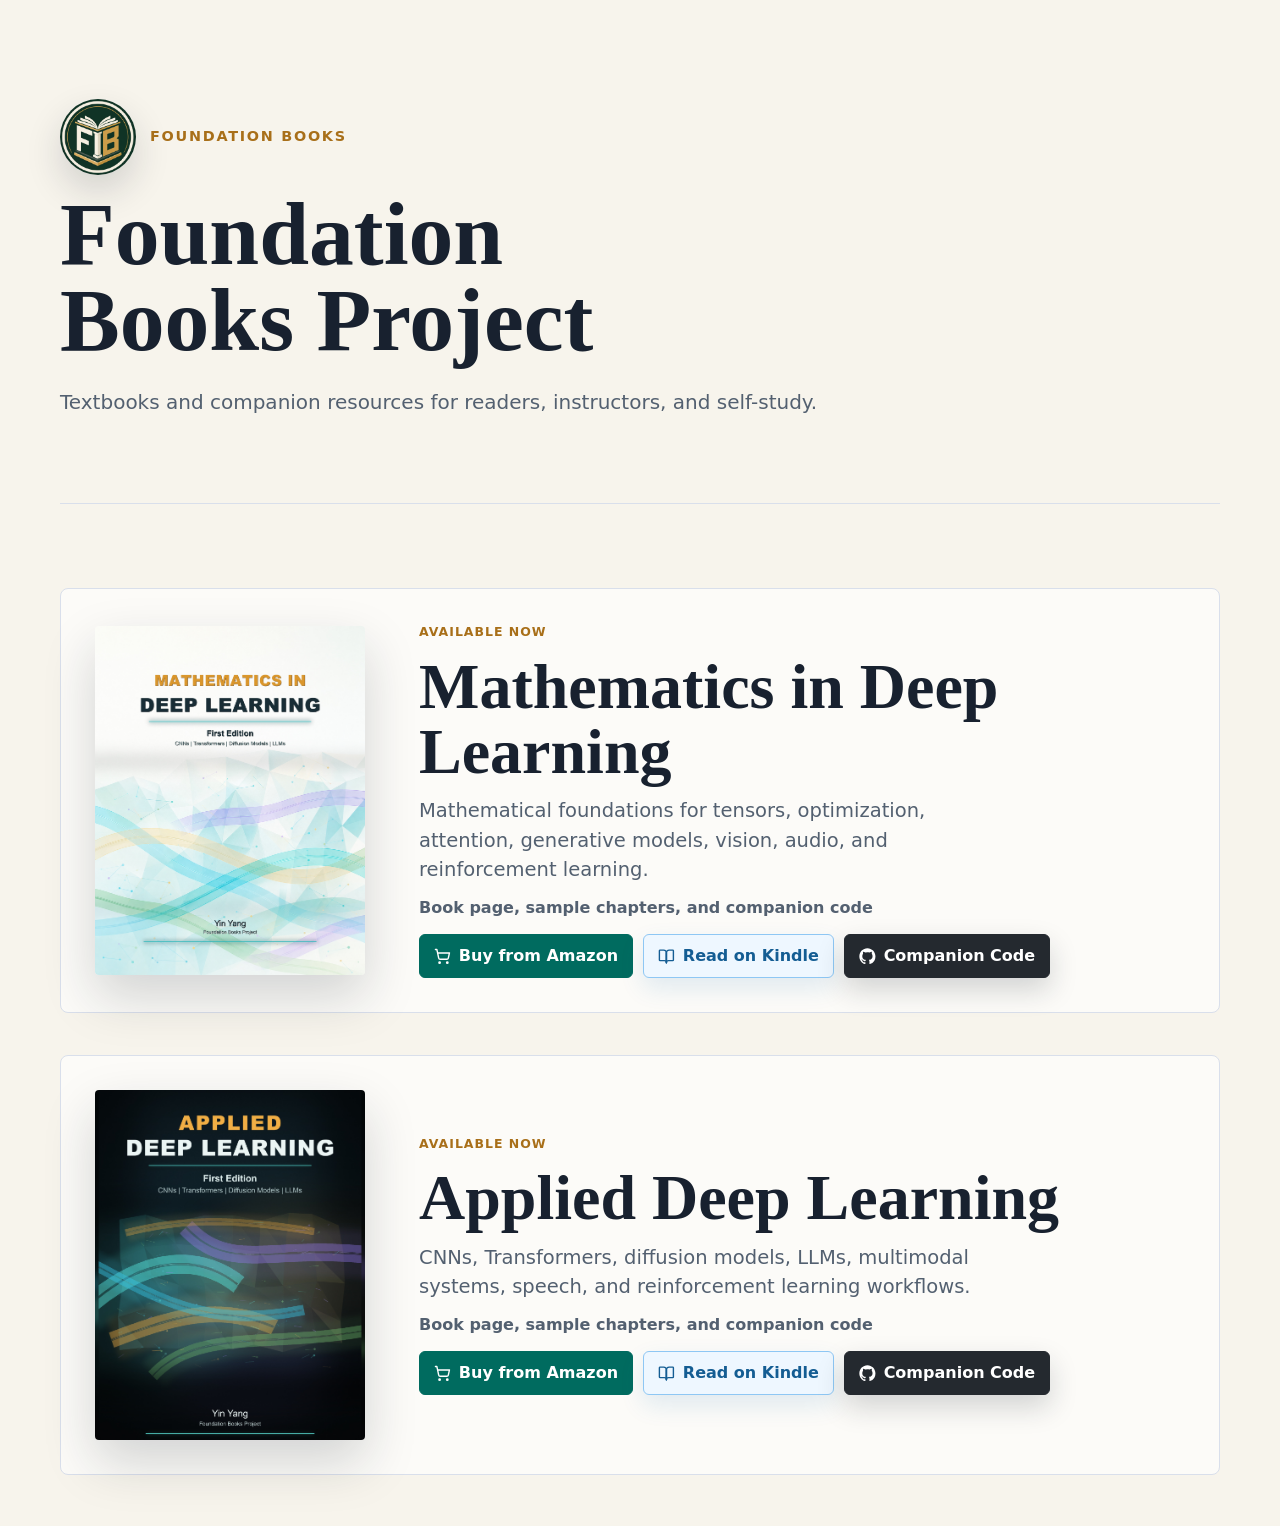
==== index.html @ e6916372 "Restore homepage brand label" ====
<!doctype html>
<html lang="en">
  <head>
    <meta charset="utf-8">
    <meta name="viewport" content="width=device-width, initial-scale=1">
    <title>Foundation Books Project</title>
    <meta
      name="description"
      content="Public textbook pages and companion resources from Foundation Books Project."
    >
    <meta property="og:title" content="Foundation Books Project">
    <meta
      property="og:description"
      content="Public textbook pages and companion resources from Foundation Books Project."
    >
    <meta property="og:type" content="website">
    <meta property="og:image" content="assets/applied-deep-learning-cover.jpg">
    <link rel="icon" type="image/png" href="assets/foundation-books-logo.png">
    <link rel="apple-touch-icon" href="assets/foundation-books-logo.png">
    <link rel="stylesheet" href="styles.css?v=kindle-button-20260619-2">
  </head>
  <body>
    <main class="page home-page">
      <header class="home-header">
        <div class="brand-lockup">
          <img
            class="brand-logo"
            src="assets/foundation-books-logo.png"
            alt=""
            width="460"
            height="460"
          >
          <p class="publisher">Foundation Books</p>
        </div>
        <h1 id="title">Foundation Books Project</h1>
        <p class="subtitle">
          Textbooks and companion resources for readers, instructors, and
          self-study.
        </p>
      </header>
      <section class="book-shelf" aria-label="Books">
        <article class="book-card">
          <a
            class="book-card-cover"
            href="mathematics-in-deep-learning/"
            aria-label="Mathematics in Deep Learning book page"
          >
            <img
              src="assets/mathematics-in-deep-learning-cover.jpg"
              alt="Cover of Mathematics in Deep Learning"
              width="2550"
              height="3300"
            >
          </a>
          <div class="book-card-copy">
            <span class="book-card-label">Available now</span>
            <a
              class="book-card-title book-card-title-link"
              href="mathematics-in-deep-learning/"
            >
              Mathematics in Deep Learning
            </a>
            <span class="book-card-description">
              Mathematical foundations for tensors, optimization, attention,
              generative models, vision, audio, and reinforcement learning.
            </span>
            <span class="book-card-meta">
              Book page, sample chapters, and companion code
            </span>
            <div class="book-card-actions">
              <a
                class="button primary book-card-buy"
                href="https://www.amazon.com/dp/B0H1ZZHDT2"
              >
                <svg
                  class="button-icon"
                  aria-hidden="true"
                  viewBox="0 0 24 24"
                  fill="none"
                  stroke="currentColor"
                  stroke-width="2"
                  stroke-linecap="round"
                  stroke-linejoin="round"
                >
                  <circle cx="8" cy="21" r="1"></circle>
                  <circle cx="19" cy="21" r="1"></circle>
                  <path d="M2.05 2.05h2l2.66 12.42a2 2 0 0 0 2 1.58h9.78a2 2 0 0 0 1.95-1.57l1.65-7.43H5.12"></path>
                </svg>
                <span>Buy from Amazon</span>
              </a>
              <a
                class="button kindle"
                href="https://www.amazon.com/dp/B0GX32M8SP"
              >
                <svg
                  class="button-icon"
                  aria-hidden="true"
                  viewBox="0 0 24 24"
                  fill="none"
                  stroke="currentColor"
                  stroke-width="2"
                  stroke-linecap="round"
                  stroke-linejoin="round"
                >
                  <path d="M12 7v14"></path>
                  <path d="M3 18a1 1 0 0 1-1-1V4a1 1 0 0 1 1-1h5a4 4 0 0 1 4 4v14a3 3 0 0 0-3-3z"></path>
                  <path d="M21 18a1 1 0 0 0 1-1V4a1 1 0 0 0-1-1h-5a4 4 0 0 0-4 4v14a3 3 0 0 1 3-3z"></path>
                </svg>
                <span>Read on Kindle</span>
              </a>
              <a
                class="button github"
                href="https://github.com/foundation-books/mathematics-in-deep-learning-code"
              >
                <svg
                  class="button-icon"
                  aria-hidden="true"
                  viewBox="0 0 24 24"
                  fill="currentColor"
                >
                  <path d="M12 .5C5.65.5.5 5.65.5 12c0 5.09 3.29 9.39 7.86 10.91.58.1.79-.25.79-.56v-2.16c-3.2.7-3.87-1.36-3.87-1.36-.52-1.33-1.28-1.69-1.28-1.69-1.05-.72.08-.71.08-.71 1.16.08 1.77 1.19 1.77 1.19 1.03 1.76 2.7 1.25 3.36.96.1-.75.4-1.25.73-1.54-2.55-.29-5.24-1.28-5.24-5.68 0-1.25.45-2.28 1.19-3.08-.12-.29-.52-1.46.11-3.04 0 0 .97-.31 3.17 1.18A10.9 10.9 0 0 1 12 6.02c.98 0 1.96.13 2.88.39 2.2-1.49 3.17-1.18 3.17-1.18.63 1.58.23 2.75.11 3.04.74.8 1.19 1.83 1.19 3.08 0 4.42-2.69 5.39-5.25 5.68.41.36.78 1.06.78 2.14v3.18c0 .31.21.67.79.56A11.51 11.51 0 0 0 23.5 12C23.5 5.65 18.35.5 12 .5Z"></path>
                </svg>
                <span>Companion Code</span>
              </a>
            </div>
          </div>
        </article>
        <article class="book-card">
          <a
            class="book-card-cover"
            href="applied-deep-learning/"
            aria-label="Applied Deep Learning book page"
          >
            <img
              src="assets/applied-deep-learning-cover.jpg"
              alt="Cover of Applied Deep Learning"
              width="2550"
              height="3300"
            >
          </a>
          <div class="book-card-copy">
            <span class="book-card-label">Available now</span>
            <a
              class="book-card-title book-card-title-link"
              href="applied-deep-learning/"
            >
              Applied Deep Learning
            </a>
            <span class="book-card-description">
              CNNs, Transformers, diffusion models, LLMs, multimodal systems,
              speech, and reinforcement learning workflows.
            </span>
            <span class="book-card-meta">
              Book page, sample chapters, and companion code
            </span>
            <div class="book-card-actions">
              <a
                class="button primary book-card-buy"
                href="https://www.amazon.com/dp/B0GZF7QRSH"
              >
                <svg
                  class="button-icon"
                  aria-hidden="true"
                  viewBox="0 0 24 24"
                  fill="none"
                  stroke="currentColor"
                  stroke-width="2"
                  stroke-linecap="round"
                  stroke-linejoin="round"
                >
                  <circle cx="8" cy="21" r="1"></circle>
                  <circle cx="19" cy="21" r="1"></circle>
                  <path d="M2.05 2.05h2l2.66 12.42a2 2 0 0 0 2 1.58h9.78a2 2 0 0 0 1.95-1.57l1.65-7.43H5.12"></path>
                </svg>
                <span>Buy from Amazon</span>
              </a>
              <a
                class="button kindle"
                href="https://www.amazon.com/dp/B0GZF9221X"
              >
                <svg
                  class="button-icon"
                  aria-hidden="true"
                  viewBox="0 0 24 24"
                  fill="none"
                  stroke="currentColor"
                  stroke-width="2"
                  stroke-linecap="round"
                  stroke-linejoin="round"
                >
                  <path d="M12 7v14"></path>
                  <path d="M3 18a1 1 0 0 1-1-1V4a1 1 0 0 1 1-1h5a4 4 0 0 1 4 4v14a3 3 0 0 0-3-3z"></path>
                  <path d="M21 18a1 1 0 0 0 1-1V4a1 1 0 0 0-1-1h-5a4 4 0 0 0-4 4v14a3 3 0 0 1 3-3z"></path>
                </svg>
                <span>Read on Kindle</span>
              </a>
              <a
                class="button github"
                href="https://github.com/foundation-books/applied-deep-learning-code"
              >
                <svg
                  class="button-icon"
                  aria-hidden="true"
                  viewBox="0 0 24 24"
                  fill="currentColor"
                >
                  <path d="M12 .5C5.65.5.5 5.65.5 12c0 5.09 3.29 9.39 7.86 10.91.58.1.79-.25.79-.56v-2.16c-3.2.7-3.87-1.36-3.87-1.36-.52-1.33-1.28-1.69-1.28-1.69-1.05-.72.08-.71.08-.71 1.16.08 1.77 1.19 1.77 1.19 1.03 1.76 2.7 1.25 3.36.96.1-.75.4-1.25.73-1.54-2.55-.29-5.24-1.28-5.24-5.68 0-1.25.45-2.28 1.19-3.08-.12-.29-.52-1.46.11-3.04 0 0 .97-.31 3.17 1.18A10.9 10.9 0 0 1 12 6.02c.98 0 1.96.13 2.88.39 2.2-1.49 3.17-1.18 3.17-1.18.63 1.58.23 2.75.11 3.04.74.8 1.19 1.83 1.19 3.08 0 4.42-2.69 5.39-5.25 5.68.41.36.78 1.06.78 2.14v3.18c0 .31.21.67.79.56A11.51 11.51 0 0 0 23.5 12C23.5 5.65 18.35.5 12 .5Z"></path>
                </svg>
                <span>Companion Code</span>
              </a>
            </div>
          </div>
        </article>
      </section>
    </main>
  </body>
</html>
---- styles.css ----
:root {
  color-scheme: light;
  --ink: #18212f;
  --muted: #536070;
  --line: #d9dfeb;
  --paper: #f7f4ec;
  --panel: #ffffff;
  --accent: #006b5f;
  --accent-strong: #034b42;
  --gold: #a86f19;
}

* {
  box-sizing: border-box;
}

html {
  min-height: 100%;
  background: var(--paper);
}

body {
  min-height: 100%;
  margin: 0;
  color: var(--ink);
  font-family:
    Inter, ui-sans-serif, system-ui, -apple-system, BlinkMacSystemFont, "Segoe UI",
    sans-serif;
  line-height: 1.5;
}

a {
  color: inherit;
}

.page {
  min-height: 100vh;
  padding: clamp(24px, 4vw, 56px);
}

.home-page {
  display: block;
}

.home-header,
.book-shelf,
.site-nav {
  max-width: 1160px;
  margin-right: auto;
  margin-left: auto;
}

.home-header {
  padding-top: clamp(12px, 4vw, 48px);
}

.home-header h1 {
  max-width: 13ch;
}

.brand-lockup {
  display: inline-flex;
  align-items: center;
  gap: 14px;
  margin-bottom: 16px;
}

.brand-lockup .publisher {
  margin: 0;
}

.brand-logo {
  display: block;
  width: clamp(58px, 8vw, 76px);
  height: auto;
  border-radius: 50%;
  box-shadow: 0 16px 36px rgba(24, 33, 47, 0.16);
}

.book-shelf {
  margin-top: clamp(42px, 8vw, 86px);
  padding-top: clamp(24px, 4vw, 42px);
  border-top: 1px solid var(--line);
}

.site-nav {
  margin-bottom: clamp(24px, 4vw, 40px);
}

.site-nav a {
  color: var(--gold);
  font-size: 0.84rem;
  font-weight: 900;
  letter-spacing: 0.12em;
  text-decoration: none;
  text-transform: uppercase;
}

.site-brand {
  display: inline-flex;
  align-items: center;
  gap: 10px;
}

.site-brand-logo {
  display: block;
  width: 34px;
  height: auto;
  border-radius: 50%;
}

.site-nav a:hover,
.site-nav a:focus-visible {
  color: var(--accent);
}

.book-card {
  display: grid;
  grid-template-columns: minmax(180px, 270px) minmax(0, 1fr);
  gap: clamp(22px, 5vw, 54px);
  align-items: center;
  margin-top: clamp(24px, 5vw, 42px);
  padding: clamp(18px, 4vw, 34px);
  border: 1px solid var(--line);
  border-radius: 8px;
  background: rgba(255, 255, 255, 0.64);
  text-decoration: none;
}

.book-card:hover,
.book-card:focus-visible,
.book-card:focus-within {
  border-color: rgba(0, 107, 95, 0.42);
  background: #ffffff;
}

.book-card:focus-visible {
  outline: 3px solid rgba(0, 107, 95, 0.28);
  outline-offset: 3px;
}

.book-card img {
  display: block;
  width: 100%;
  height: auto;
  border-radius: 4px;
  box-shadow: 0 22px 52px rgba(24, 33, 47, 0.18);
}

.book-card-cover,
.book-card-title-link {
  color: inherit;
  text-decoration: none;
}

.book-card-cover:focus-visible,
.book-card-title-link:focus-visible {
  outline: 3px solid rgba(0, 107, 95, 0.28);
  outline-offset: 3px;
}

.book-card-copy {
  display: grid;
  gap: 12px;
}

.book-card-label {
  color: var(--gold);
  font-size: 0.78rem;
  font-weight: 900;
  letter-spacing: 0.08em;
  text-transform: uppercase;
}

.book-card-title {
  font-family: Georgia, "Times New Roman", serif;
  font-size: clamp(2rem, 5vw, 4.25rem);
  font-weight: 700;
  line-height: 1.02;
}

.book-card-description {
  max-width: 48ch;
  color: var(--muted);
  font-size: clamp(1.05rem, 2vw, 1.22rem);
}

.book-card-meta {
  color: var(--muted);
  font-weight: 800;
}

.book-card-actions {
  display: flex;
  flex-wrap: wrap;
  gap: 10px;
  align-items: center;
  justify-self: start;
  margin-top: 2px;
}

.book-card-actions .button {
  min-height: 44px;
  padding: 0 14px;
}

.hero {
  display: grid;
  grid-template-columns: minmax(0, 1fr) minmax(260px, 390px);
  gap: clamp(28px, 5vw, 72px);
  align-items: center;
  max-width: 1160px;
  min-height: min(760px, calc(100vh - clamp(112px, 14vw, 180px)));
  margin: 0 auto;
}

.hero-copy {
  max-width: 680px;
  min-width: 0;
}

.publisher {
  margin: 0 0 16px;
  color: var(--gold);
  font-size: 0.9rem;
  font-weight: 800;
  letter-spacing: 0.12em;
  text-transform: uppercase;
}

h1 {
  max-width: min(100%, 11ch);
  margin: 0;
  font-family: Georgia, "Times New Roman", serif;
  font-size: clamp(3rem, 7vw, 6.2rem);
  font-weight: 700;
  letter-spacing: 0;
  line-height: 0.96;
  overflow-wrap: break-word;
}

.subtitle {
  max-width: 62ch;
  margin: 24px 0 0;
  color: var(--muted);
  font-size: clamp(1.05rem, 2vw, 1.25rem);
}

.actions {
  display: flex;
  flex-wrap: wrap;
  gap: 12px;
  margin-top: 28px;
}

.button {
  display: inline-flex;
  align-items: center;
  justify-content: center;
  gap: 8px;
  min-height: 48px;
  padding: 0 18px;
  border: 1px solid var(--line);
  border-radius: 6px;
  font-weight: 800;
  text-decoration: none;
}

.button-icon {
  flex: 0 0 auto;
  width: 1.05em;
  height: 1.05em;
}

.button.primary {
  border-color: var(--accent);
  background: var(--accent);
  color: #ffffff;
}

.button.primary:hover,
.button.primary:focus-visible {
  background: var(--accent-strong);
  border-color: var(--accent-strong);
}

.button.secondary {
  background: rgba(255, 255, 255, 0.62);
}

.button.secondary:hover,
.button.secondary:focus-visible {
  background: #ffffff;
}

.button.kindle {
  border-color: #8ec7f4;
  background: #eef7ff;
  color: #145d93;
  box-shadow: 0 10px 24px rgba(20, 110, 180, 0.12);
}

.button.kindle:hover,
.button.kindle:focus-visible {
  border-color: #146eb4;
  background: #146eb4;
  color: #ffffff;
  box-shadow: 0 14px 30px rgba(20, 110, 180, 0.24);
}

.button.github {
  border-color: #24292f;
  background: #24292f;
  color: #ffffff;
  box-shadow: 0 12px 28px rgba(24, 33, 47, 0.18);
}

.button.github:hover,
.button.github:focus-visible {
  border-color: #0969da;
  background: #0969da;
  box-shadow: 0 14px 32px rgba(9, 105, 218, 0.22);
}

.button:focus-visible {
  outline: 3px solid rgba(0, 107, 95, 0.28);
  outline-offset: 3px;
}

.facts {
  display: grid;
  grid-template-columns: repeat(3, minmax(0, 1fr));
  gap: 14px;
  margin: 34px 0 0;
}

.facts div {
  padding-top: 14px;
  border-top: 1px solid var(--line);
}

.facts dt {
  margin: 0 0 4px;
  color: var(--muted);
  font-size: 0.75rem;
  font-weight: 800;
  letter-spacing: 0.08em;
  text-transform: uppercase;
}

.facts dd {
  margin: 0;
  font-weight: 800;
}

.cover-panel {
  margin: 0;
  min-width: 0;
}

.cover-panel img {
  display: block;
  width: 100%;
  height: auto;
  border-radius: 4px;
  box-shadow: 0 28px 70px rgba(24, 33, 47, 0.22);
}

.contents {
  max-width: 1160px;
  margin: clamp(18px, 4vw, 44px) auto 0;
  padding-top: clamp(24px, 4vw, 42px);
  border-top: 1px solid var(--line);
}

.samples {
  max-width: 1160px;
  margin: clamp(18px, 4vw, 44px) auto 0;
  padding-top: clamp(24px, 4vw, 42px);
  border-top: 1px solid var(--line);
}

.section-heading {
  display: grid;
  grid-template-columns: minmax(0, 0.48fr) minmax(0, 1fr);
  gap: clamp(18px, 5vw, 64px);
  align-items: end;
}

.section-heading .publisher {
  margin: 0;
}

h2 {
  margin: 0;
  font-family: Georgia, "Times New Roman", serif;
  font-size: clamp(2rem, 5vw, 4rem);
  line-height: 1;
}

.toc-list {
  display: grid;
  grid-template-columns: repeat(2, minmax(0, 1fr));
  gap: 1px 18px;
  margin: clamp(24px, 5vw, 42px) 0 0;
  padding: 0;
  list-style: none;
  counter-reset: chapters;
}

.toc-list li {
  display: grid;
  grid-template-columns: 44px minmax(0, 1fr);
  gap: 16px;
  min-height: 72px;
  padding: 16px 0;
  border-top: 1px solid var(--line);
  color: var(--ink);
  font-weight: 800;
  counter-increment: chapters;
}

.toc-list li::before {
  color: var(--accent);
  content: counter(chapters, decimal-leading-zero);
  font-size: 0.76rem;
  font-weight: 900;
  letter-spacing: 0.08em;
}

.sample-list {
  display: grid;
  grid-template-columns: repeat(2, minmax(0, 1fr));
  gap: 16px;
  margin: clamp(24px, 5vw, 42px) 0 0;
}

.sample-card {
  display: grid;
  gap: 10px;
  min-height: 238px;
  padding: 20px;
  border: 1px solid var(--line);
  border-radius: 8px;
  background: rgba(255, 255, 255, 0.62);
  text-decoration: none;
}

.sample-card:hover,
.sample-card:focus-visible {
  border-color: rgba(0, 107, 95, 0.42);
  background: #ffffff;
}

.sample-card:focus-visible {
  outline: 3px solid rgba(0, 107, 95, 0.28);
  outline-offset: 3px;
}

.sample-meta {
  color: var(--gold);
  font-size: 0.76rem;
  font-weight: 900;
  letter-spacing: 0.08em;
  text-transform: uppercase;
}

.sample-title {
  max-width: 28ch;
  font-family: Georgia, "Times New Roman", serif;
  font-size: clamp(1.45rem, 3vw, 2.05rem);
  font-weight: 700;
  line-height: 1.08;
}

.sample-description {
  color: var(--muted);
}

.sample-action {
  align-self: end;
  color: var(--accent);
  font-weight: 900;
}

@media (max-width: 960px) {
  .book-page .hero {
    grid-template-columns: 1fr;
    align-items: start;
    min-height: 0;
  }

  .book-page .cover-panel {
    max-width: 300px;
  }
}

@media (max-width: 820px) {
  .page {
    padding: 22px;
  }

  .book-card {
    grid-template-columns: 1fr;
    align-items: start;
  }

  .book-card img {
    max-width: 240px;
  }

  .hero {
    grid-template-columns: 1fr;
    align-items: start;
    min-height: 0;
  }

  h1 {
    max-width: none;
  }

  .cover-panel {
    max-width: 280px;
  }

  .facts {
    grid-template-columns: repeat(3, minmax(0, 1fr));
    gap: 10px;
  }

  .facts dt {
    font-size: 0.68rem;
  }

  .facts dd {
    font-size: 0.9rem;
  }

  .section-heading,
  .sample-list,
  .toc-list {
    grid-template-columns: 1fr;
  }
}

@media (max-width: 460px) {
  .site-nav {
    margin-bottom: 18px;
  }

  .actions {
    display: grid;
    margin-top: 22px;
  }

  .button {
    width: 100%;
  }

  .book-card {
    padding: 16px;
  }

  .book-card img {
    max-width: 172px;
  }

  .facts {
    display: none;
  }

  .book-page .hero {
    gap: 20px;
  }

  .book-page .cover-panel {
    max-width: 210px;
  }
}
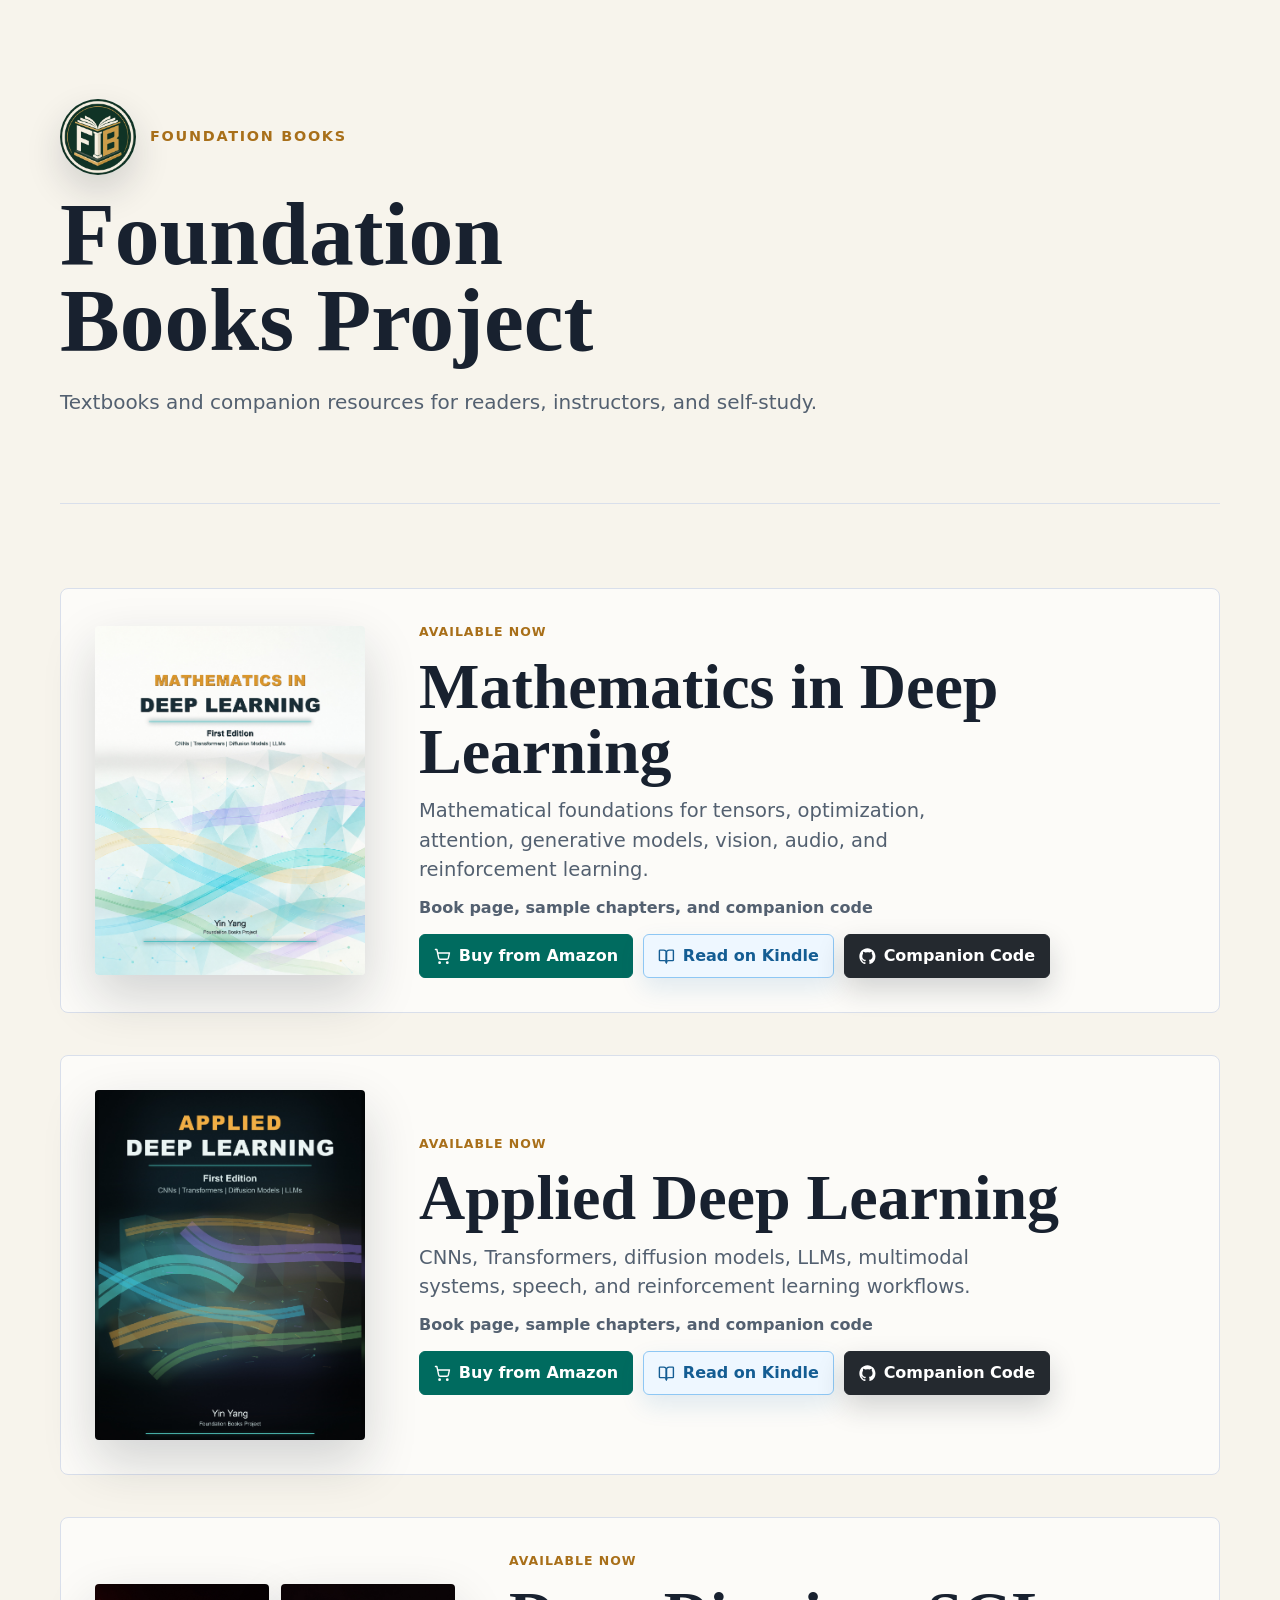
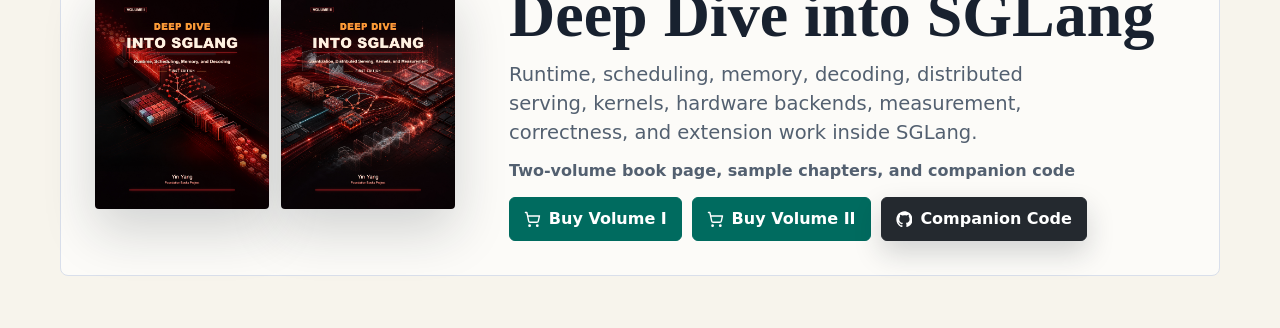
==== commit 1f24081d: "Add Deep Dive into SGLang homepage" ====
--- a/index.html
+++ b/index.html
@@ -17,7 +17,7 @@
     <meta property="og:image" content="assets/applied-deep-learning-cover.jpg">
     <link rel="icon" type="image/png" href="assets/foundation-books-logo.png">
     <link rel="apple-touch-icon" href="assets/foundation-books-logo.png">
-    <link rel="stylesheet" href="styles.css?v=kindle-button-20260619-2">
+    <link rel="stylesheet" href="styles.css?v=deep-dive-20260621-1">
   </head>
   <body>
     <main class="page home-page">
@@ -211,6 +211,99 @@
             </div>
           </div>
         </article>
+        <article class="book-card two-volume">
+          <a
+            class="book-card-cover book-card-covers"
+            href="deep-dive-into-sglang/"
+            aria-label="Deep Dive into SGLang book page"
+          >
+            <img
+              src="assets/deep-dive-into-sglang-volume-1-cover.jpg"
+              alt="Cover of Deep Dive into SGLang Volume I"
+              width="2550"
+              height="3300"
+            >
+            <img
+              src="assets/deep-dive-into-sglang-volume-2-cover.jpg"
+              alt="Cover of Deep Dive into SGLang Volume II"
+              width="2550"
+              height="3300"
+            >
+          </a>
+          <div class="book-card-copy">
+            <span class="book-card-label">Available now</span>
+            <a
+              class="book-card-title book-card-title-link"
+              href="deep-dive-into-sglang/"
+            >
+              Deep Dive into SGLang
+            </a>
+            <span class="book-card-description">
+              Runtime, scheduling, memory, decoding, distributed serving,
+              kernels, hardware backends, measurement, correctness, and
+              extension work inside SGLang.
+            </span>
+            <span class="book-card-meta">
+              Two-volume book page, sample chapters, and companion code
+            </span>
+            <div class="book-card-actions">
+              <a
+                class="button primary book-card-buy"
+                href="https://www.amazon.com/dp/B0H683JGV6"
+              >
+                <svg
+                  class="button-icon"
+                  aria-hidden="true"
+                  viewBox="0 0 24 24"
+                  fill="none"
+                  stroke="currentColor"
+                  stroke-width="2"
+                  stroke-linecap="round"
+                  stroke-linejoin="round"
+                >
+                  <circle cx="8" cy="21" r="1"></circle>
+                  <circle cx="19" cy="21" r="1"></circle>
+                  <path d="M2.05 2.05h2l2.66 12.42a2 2 0 0 0 2 1.58h9.78a2 2 0 0 0 1.95-1.57l1.65-7.43H5.12"></path>
+                </svg>
+                <span>Buy Volume I</span>
+              </a>
+              <a
+                class="button primary book-card-buy"
+                href="https://www.amazon.com/dp/B0H68315DK"
+              >
+                <svg
+                  class="button-icon"
+                  aria-hidden="true"
+                  viewBox="0 0 24 24"
+                  fill="none"
+                  stroke="currentColor"
+                  stroke-width="2"
+                  stroke-linecap="round"
+                  stroke-linejoin="round"
+                >
+                  <circle cx="8" cy="21" r="1"></circle>
+                  <circle cx="19" cy="21" r="1"></circle>
+                  <path d="M2.05 2.05h2l2.66 12.42a2 2 0 0 0 2 1.58h9.78a2 2 0 0 0 1.95-1.57l1.65-7.43H5.12"></path>
+                </svg>
+                <span>Buy Volume II</span>
+              </a>
+              <a
+                class="button github"
+                href="https://github.com/foundation-books/deep-dive-into-sglang-code"
+              >
+                <svg
+                  class="button-icon"
+                  aria-hidden="true"
+                  viewBox="0 0 24 24"
+                  fill="currentColor"
+                >
+                  <path d="M12 .5C5.65.5.5 5.65.5 12c0 5.09 3.29 9.39 7.86 10.91.58.1.79-.25.79-.56v-2.16c-3.2.7-3.87-1.36-3.87-1.36-.52-1.33-1.28-1.69-1.28-1.69-1.05-.72.08-.71.08-.71 1.16.08 1.77 1.19 1.77 1.19 1.03 1.76 2.7 1.25 3.36.96.1-.75.4-1.25.73-1.54-2.55-.29-5.24-1.28-5.24-5.68 0-1.25.45-2.28 1.19-3.08-.12-.29-.52-1.46.11-3.04 0 0 .97-.31 3.17 1.18A10.9 10.9 0 0 1 12 6.02c.98 0 1.96.13 2.88.39 2.2-1.49 3.17-1.18 3.17-1.18.63 1.58.23 2.75.11 3.04.74.8 1.19 1.83 1.19 3.08 0 4.42-2.69 5.39-5.25 5.68.41.36.78 1.06.78 2.14v3.18c0 .31.21.67.79.56A11.51 11.51 0 0 0 23.5 12C23.5 5.65 18.35.5 12 .5Z"></path>
+                </svg>
+                <span>Companion Code</span>
+              </a>
+            </div>
+          </div>
+        </article>
       </section>
     </main>
   </body>
--- a/styles.css
+++ b/styles.css
@@ -391,6 +391,13 @@
   margin: 0;
 }
 
+.license-note {
+  margin: clamp(14px, 3vw, 24px) 0 0;
+  max-width: 68ch;
+  color: var(--muted);
+  font-weight: 700;
+}
+
 h2 {
   margin: 0;
   font-family: Georgia, "Times New Roman", serif;
@@ -483,6 +490,138 @@
   font-weight: 900;
 }
 
+
+.book-card.two-volume {
+  grid-template-columns: minmax(260px, 360px) minmax(0, 1fr);
+}
+
+.book-card-covers {
+  display: grid;
+  grid-template-columns: repeat(2, minmax(0, 1fr));
+  gap: 12px;
+}
+
+.book-card-covers img {
+  max-width: none;
+}
+
+.two-volume-page .hero {
+  grid-template-columns: minmax(0, 1fr) minmax(300px, 520px);
+}
+
+.cover-stack {
+  display: grid;
+  grid-template-columns: repeat(2, minmax(0, 1fr));
+  gap: clamp(14px, 3vw, 26px);
+  align-items: end;
+  margin: 0;
+  min-width: 0;
+}
+
+.cover-stack img {
+  display: block;
+  width: 100%;
+  height: auto;
+  border-radius: 4px;
+  box-shadow: 0 28px 70px rgba(24, 33, 47, 0.22);
+}
+
+.cover-stack img:nth-child(2) {
+  margin-top: clamp(20px, 4vw, 42px);
+}
+
+.volume-grid {
+  display: grid;
+  grid-template-columns: repeat(2, minmax(0, 1fr));
+  gap: 16px;
+  max-width: 1160px;
+  margin: clamp(18px, 4vw, 44px) auto 0;
+  padding-top: clamp(24px, 4vw, 42px);
+  border-top: 1px solid var(--line);
+}
+
+.volume-card {
+  display: grid;
+  gap: 14px;
+  align-content: start;
+  padding: clamp(18px, 3vw, 24px);
+  border: 1px solid var(--line);
+  border-radius: 8px;
+  background: rgba(255, 255, 255, 0.62);
+}
+
+.volume-label {
+  margin: 0;
+  color: var(--gold);
+  font-size: 0.82rem;
+  font-weight: 900;
+  letter-spacing: 0.1em;
+  text-transform: uppercase;
+}
+
+.volume-title {
+  margin: 0;
+  font-family: Georgia, "Times New Roman", serif;
+  font-size: clamp(1.7rem, 3vw, 2.45rem);
+  font-weight: 700;
+  letter-spacing: 0;
+  line-height: 1.05;
+}
+
+.volume-description {
+  margin: 0;
+  color: var(--muted);
+}
+
+.volume-links {
+  display: flex;
+  flex-wrap: wrap;
+  gap: 10px;
+  margin-top: 2px;
+}
+
+.volume-links .button {
+  min-height: 42px;
+  padding: 0 13px;
+}
+
+.toc-grid {
+  display: grid;
+  grid-template-columns: repeat(2, minmax(0, 1fr));
+  gap: clamp(24px, 5vw, 64px);
+  margin: clamp(24px, 5vw, 42px) 0 0;
+}
+
+.toc-volume h3 {
+  margin: 0 0 16px;
+  color: var(--gold);
+  font-size: 0.86rem;
+  font-weight: 900;
+  letter-spacing: 0.1em;
+  text-transform: uppercase;
+}
+
+.toc-grid .toc-list {
+  grid-template-columns: 1fr;
+  margin: 0;
+  counter-reset: chapters var(--chapter-start, 0);
+}
+
+.toc-grid .toc-list li {
+  min-height: 64px;
+  padding: 14px 0;
+}
+
+.toc-bridge {
+  display: block;
+  min-height: 0;
+  margin: 0 0 14px;
+  padding: 12px 0;
+  border-top: 1px solid var(--line);
+  color: var(--muted);
+  font-weight: 800;
+}
+
 @media (max-width: 960px) {
   .book-page .hero {
     grid-template-columns: 1fr;
@@ -493,6 +632,10 @@
   .book-page .cover-panel {
     max-width: 300px;
   }
+
+  .two-volume-page .cover-stack {
+    max-width: 560px;
+  }
 }
 
 @media (max-width: 820px) {
@@ -500,13 +643,24 @@
     padding: 22px;
   }
 
-  .book-card {
+  .book-card,
+  .book-card.two-volume,
+  .volume-grid,
+  .toc-grid {
     grid-template-columns: 1fr;
     align-items: start;
   }
 
   .book-card img {
     max-width: 240px;
+  }
+
+  .book-card-covers {
+    max-width: 360px;
+  }
+
+  .book-card-covers img {
+    max-width: none;
   }
 
   .hero {
@@ -548,7 +702,9 @@
     margin-bottom: 18px;
   }
 
-  .actions {
+  .actions,
+  .volume-links,
+  .book-card.two-volume .book-card-actions {
     display: grid;
     margin-top: 22px;
   }
@@ -565,6 +721,14 @@
     max-width: 172px;
   }
 
+  .book-card-covers {
+    max-width: 260px;
+  }
+
+  .book-card-covers img {
+    max-width: none;
+  }
+
   .facts {
     display: none;
   }
@@ -576,4 +740,8 @@
   .book-page .cover-panel {
     max-width: 210px;
   }
-}
+
+  .two-volume-page .cover-stack {
+    max-width: 420px;
+  }
+}
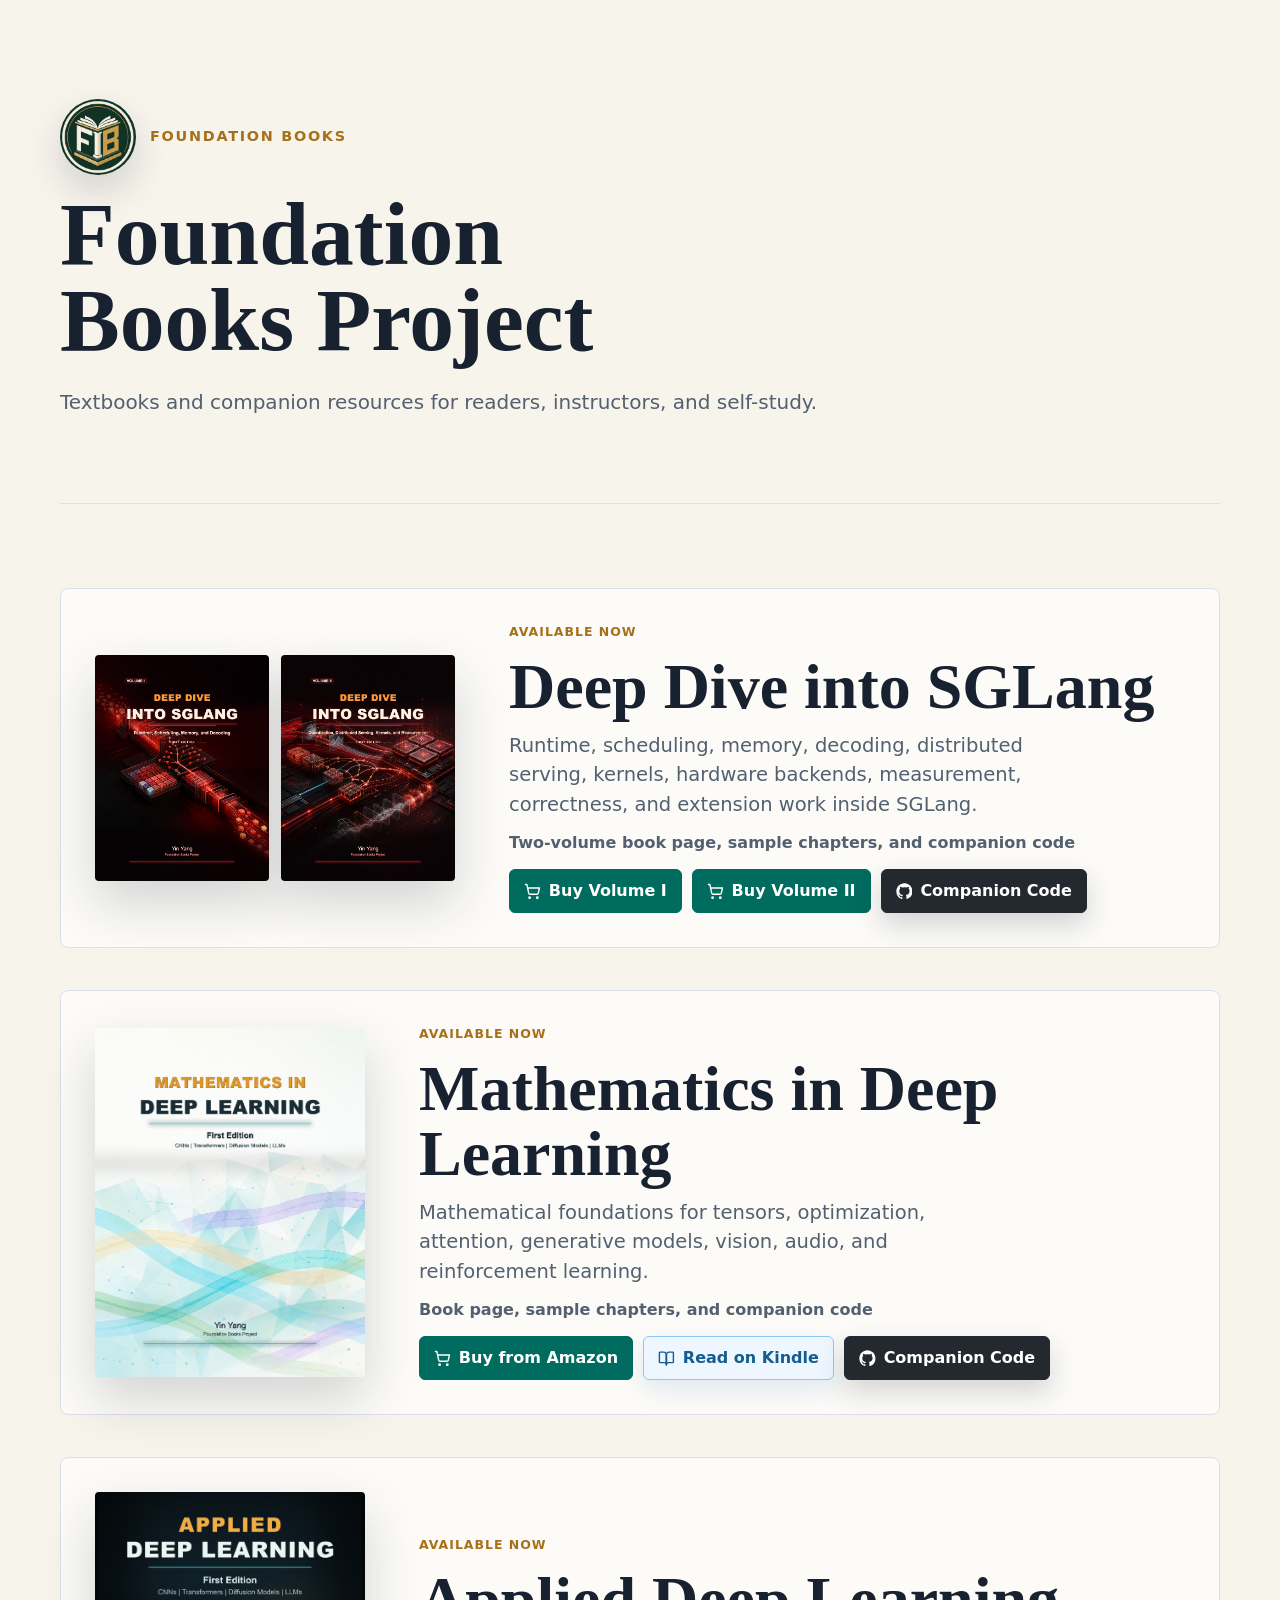
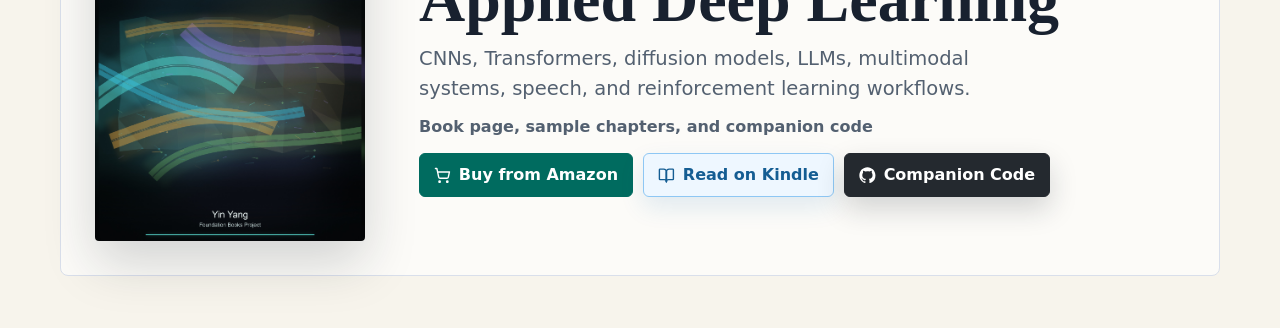
==== commit 5fc3f242: "Update Foundation Books homepage ordering" ====
--- a/index.html
+++ b/index.html
@@ -6,15 +6,15 @@
     <title>Foundation Books Project</title>
     <meta
       name="description"
-      content="Public textbook pages and companion resources from Foundation Books Project."
+      content="Foundation Books Project textbook pages and companion resources, including Deep Dive into SGLang, Mathematics in Deep Learning, and Applied Deep Learning."
     >
     <meta property="og:title" content="Foundation Books Project">
     <meta
       property="og:description"
-      content="Public textbook pages and companion resources from Foundation Books Project."
+      content="Foundation Books Project textbook pages and companion resources, including Deep Dive into SGLang, Mathematics in Deep Learning, and Applied Deep Learning."
     >
     <meta property="og:type" content="website">
-    <meta property="og:image" content="assets/applied-deep-learning-cover.jpg">
+    <meta property="og:image" content="assets/deep-dive-into-sglang-volume-1-cover.jpg">
     <link rel="icon" type="image/png" href="assets/foundation-books-logo.png">
     <link rel="apple-touch-icon" href="assets/foundation-books-logo.png">
     <link rel="stylesheet" href="styles.css?v=deep-dive-20260621-1">
@@ -39,6 +39,99 @@
         </p>
       </header>
       <section class="book-shelf" aria-label="Books">
+        <article class="book-card two-volume">
+          <a
+            class="book-card-cover book-card-covers"
+            href="deep-dive-into-sglang/"
+            aria-label="Deep Dive into SGLang book page"
+          >
+            <img
+              src="assets/deep-dive-into-sglang-volume-1-cover.jpg"
+              alt="Cover of Deep Dive into SGLang Volume I"
+              width="2550"
+              height="3300"
+            >
+            <img
+              src="assets/deep-dive-into-sglang-volume-2-cover.jpg"
+              alt="Cover of Deep Dive into SGLang Volume II"
+              width="2550"
+              height="3300"
+            >
+          </a>
+          <div class="book-card-copy">
+            <span class="book-card-label">Available now</span>
+            <a
+              class="book-card-title book-card-title-link"
+              href="deep-dive-into-sglang/"
+            >
+              Deep Dive into SGLang
+            </a>
+            <span class="book-card-description">
+              Runtime, scheduling, memory, decoding, distributed serving,
+              kernels, hardware backends, measurement, correctness, and
+              extension work inside SGLang.
+            </span>
+            <span class="book-card-meta">
+              Two-volume book page, sample chapters, and companion code
+            </span>
+            <div class="book-card-actions">
+              <a
+                class="button primary book-card-buy"
+                href="https://www.amazon.com/dp/B0H683JGV6"
+              >
+                <svg
+                  class="button-icon"
+                  aria-hidden="true"
+                  viewBox="0 0 24 24"
+                  fill="none"
+                  stroke="currentColor"
+                  stroke-width="2"
+                  stroke-linecap="round"
+                  stroke-linejoin="round"
+                >
+                  <circle cx="8" cy="21" r="1"></circle>
+                  <circle cx="19" cy="21" r="1"></circle>
+                  <path d="M2.05 2.05h2l2.66 12.42a2 2 0 0 0 2 1.58h9.78a2 2 0 0 0 1.95-1.57l1.65-7.43H5.12"></path>
+                </svg>
+                <span>Buy Volume I</span>
+              </a>
+              <a
+                class="button primary book-card-buy"
+                href="https://www.amazon.com/dp/B0H68315DK"
+              >
+                <svg
+                  class="button-icon"
+                  aria-hidden="true"
+                  viewBox="0 0 24 24"
+                  fill="none"
+                  stroke="currentColor"
+                  stroke-width="2"
+                  stroke-linecap="round"
+                  stroke-linejoin="round"
+                >
+                  <circle cx="8" cy="21" r="1"></circle>
+                  <circle cx="19" cy="21" r="1"></circle>
+                  <path d="M2.05 2.05h2l2.66 12.42a2 2 0 0 0 2 1.58h9.78a2 2 0 0 0 1.95-1.57l1.65-7.43H5.12"></path>
+                </svg>
+                <span>Buy Volume II</span>
+              </a>
+              <a
+                class="button github"
+                href="https://github.com/foundation-books/deep-dive-into-sglang-code"
+              >
+                <svg
+                  class="button-icon"
+                  aria-hidden="true"
+                  viewBox="0 0 24 24"
+                  fill="currentColor"
+                >
+                  <path d="M12 .5C5.65.5.5 5.65.5 12c0 5.09 3.29 9.39 7.86 10.91.58.1.79-.25.79-.56v-2.16c-3.2.7-3.87-1.36-3.87-1.36-.52-1.33-1.28-1.69-1.28-1.69-1.05-.72.08-.71.08-.71 1.16.08 1.77 1.19 1.77 1.19 1.03 1.76 2.7 1.25 3.36.96.1-.75.4-1.25.73-1.54-2.55-.29-5.24-1.28-5.24-5.68 0-1.25.45-2.28 1.19-3.08-.12-.29-.52-1.46.11-3.04 0 0 .97-.31 3.17 1.18A10.9 10.9 0 0 1 12 6.02c.98 0 1.96.13 2.88.39 2.2-1.49 3.17-1.18 3.17-1.18.63 1.58.23 2.75.11 3.04.74.8 1.19 1.83 1.19 3.08 0 4.42-2.69 5.39-5.25 5.68.41.36.78 1.06.78 2.14v3.18c0 .31.21.67.79.56A11.51 11.51 0 0 0 23.5 12C23.5 5.65 18.35.5 12 .5Z"></path>
+                </svg>
+                <span>Companion Code</span>
+              </a>
+            </div>
+          </div>
+        </article>
         <article class="book-card">
           <a
             class="book-card-cover"
@@ -211,99 +304,6 @@
             </div>
           </div>
         </article>
-        <article class="book-card two-volume">
-          <a
-            class="book-card-cover book-card-covers"
-            href="deep-dive-into-sglang/"
-            aria-label="Deep Dive into SGLang book page"
-          >
-            <img
-              src="assets/deep-dive-into-sglang-volume-1-cover.jpg"
-              alt="Cover of Deep Dive into SGLang Volume I"
-              width="2550"
-              height="3300"
-            >
-            <img
-              src="assets/deep-dive-into-sglang-volume-2-cover.jpg"
-              alt="Cover of Deep Dive into SGLang Volume II"
-              width="2550"
-              height="3300"
-            >
-          </a>
-          <div class="book-card-copy">
-            <span class="book-card-label">Available now</span>
-            <a
-              class="book-card-title book-card-title-link"
-              href="deep-dive-into-sglang/"
-            >
-              Deep Dive into SGLang
-            </a>
-            <span class="book-card-description">
-              Runtime, scheduling, memory, decoding, distributed serving,
-              kernels, hardware backends, measurement, correctness, and
-              extension work inside SGLang.
-            </span>
-            <span class="book-card-meta">
-              Two-volume book page, sample chapters, and companion code
-            </span>
-            <div class="book-card-actions">
-              <a
-                class="button primary book-card-buy"
-                href="https://www.amazon.com/dp/B0H683JGV6"
-              >
-                <svg
-                  class="button-icon"
-                  aria-hidden="true"
-                  viewBox="0 0 24 24"
-                  fill="none"
-                  stroke="currentColor"
-                  stroke-width="2"
-                  stroke-linecap="round"
-                  stroke-linejoin="round"
-                >
-                  <circle cx="8" cy="21" r="1"></circle>
-                  <circle cx="19" cy="21" r="1"></circle>
-                  <path d="M2.05 2.05h2l2.66 12.42a2 2 0 0 0 2 1.58h9.78a2 2 0 0 0 1.95-1.57l1.65-7.43H5.12"></path>
-                </svg>
-                <span>Buy Volume I</span>
-              </a>
-              <a
-                class="button primary book-card-buy"
-                href="https://www.amazon.com/dp/B0H68315DK"
-              >
-                <svg
-                  class="button-icon"
-                  aria-hidden="true"
-                  viewBox="0 0 24 24"
-                  fill="none"
-                  stroke="currentColor"
-                  stroke-width="2"
-                  stroke-linecap="round"
-                  stroke-linejoin="round"
-                >
-                  <circle cx="8" cy="21" r="1"></circle>
-                  <circle cx="19" cy="21" r="1"></circle>
-                  <path d="M2.05 2.05h2l2.66 12.42a2 2 0 0 0 2 1.58h9.78a2 2 0 0 0 1.95-1.57l1.65-7.43H5.12"></path>
-                </svg>
-                <span>Buy Volume II</span>
-              </a>
-              <a
-                class="button github"
-                href="https://github.com/foundation-books/deep-dive-into-sglang-code"
-              >
-                <svg
-                  class="button-icon"
-                  aria-hidden="true"
-                  viewBox="0 0 24 24"
-                  fill="currentColor"
-                >
-                  <path d="M12 .5C5.65.5.5 5.65.5 12c0 5.09 3.29 9.39 7.86 10.91.58.1.79-.25.79-.56v-2.16c-3.2.7-3.87-1.36-3.87-1.36-.52-1.33-1.28-1.69-1.28-1.69-1.05-.72.08-.71.08-.71 1.16.08 1.77 1.19 1.77 1.19 1.03 1.76 2.7 1.25 3.36.96.1-.75.4-1.25.73-1.54-2.55-.29-5.24-1.28-5.24-5.68 0-1.25.45-2.28 1.19-3.08-.12-.29-.52-1.46.11-3.04 0 0 .97-.31 3.17 1.18A10.9 10.9 0 0 1 12 6.02c.98 0 1.96.13 2.88.39 2.2-1.49 3.17-1.18 3.17-1.18.63 1.58.23 2.75.11 3.04.74.8 1.19 1.83 1.19 3.08 0 4.42-2.69 5.39-5.25 5.68.41.36.78 1.06.78 2.14v3.18c0 .31.21.67.79.56A11.51 11.51 0 0 0 23.5 12C23.5 5.65 18.35.5 12 .5Z"></path>
-                </svg>
-                <span>Companion Code</span>
-              </a>
-            </div>
-          </div>
-        </article>
       </section>
     </main>
   </body>
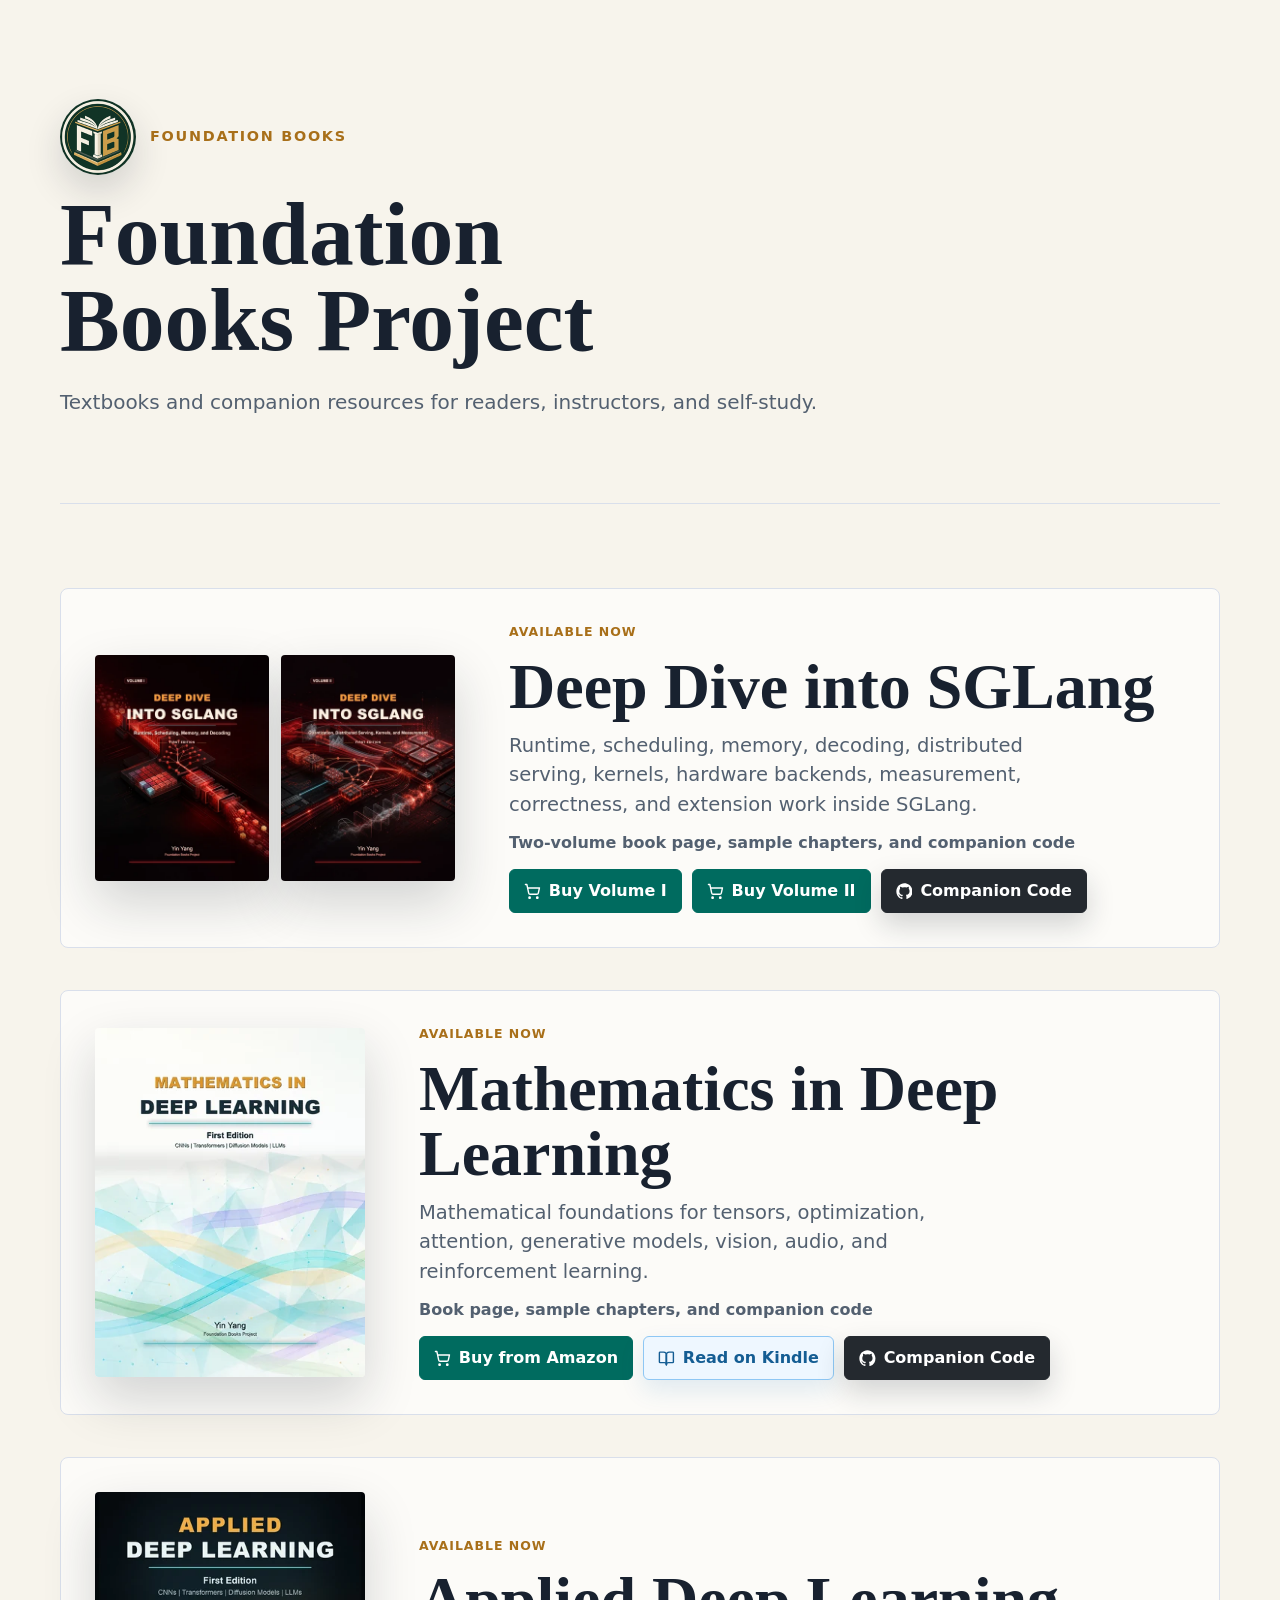
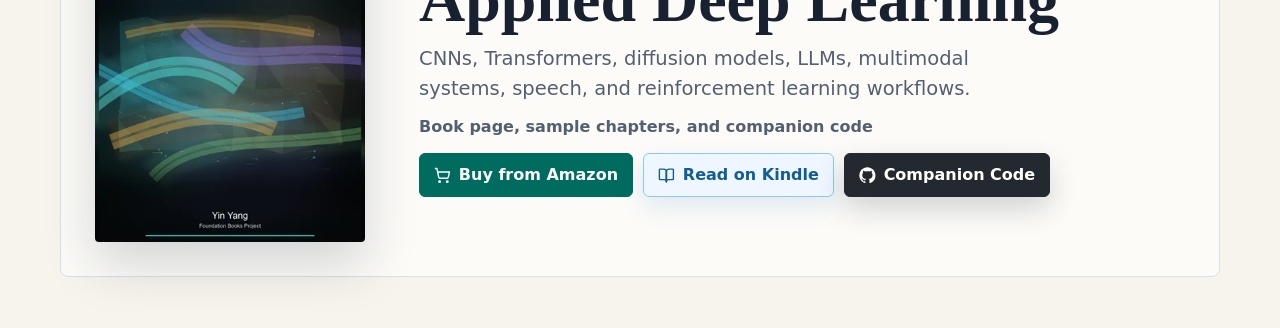
==== commit 12041fcd: "Optimize site image delivery" ====
--- a/index.html
+++ b/index.html
@@ -14,10 +14,10 @@
       content="Foundation Books Project textbook pages and companion resources, including Deep Dive into SGLang, Mathematics in Deep Learning, and Applied Deep Learning."
     >
     <meta property="og:type" content="website">
-    <meta property="og:image" content="assets/deep-dive-into-sglang-volume-1-cover.jpg">
-    <link rel="icon" type="image/png" href="assets/foundation-books-logo.png">
-    <link rel="apple-touch-icon" href="assets/foundation-books-logo.png">
-    <link rel="stylesheet" href="styles.css?v=deep-dive-20260621-1">
+    <meta property="og:image" content="assets/deep-dive-into-sglang-volume-1-cover-1040.jpg">
+    <link rel="icon" type="image/png" sizes="96x96" href="assets/foundation-books-logo-96.png">
+    <link rel="apple-touch-icon" sizes="180x180" href="assets/foundation-books-logo-180.png">
+    <link rel="stylesheet" href="styles.css?v=site-20260626-2">
   </head>
   <body>
     <main class="page home-page">
@@ -25,10 +25,17 @@
         <div class="brand-lockup">
           <img
             class="brand-logo"
-            src="assets/foundation-books-logo.png"
+            src="assets/foundation-books-logo-152.png"
+            srcset="
+              assets/foundation-books-logo-68.png 68w,
+              assets/foundation-books-logo-152.png 152w,
+              assets/foundation-books-logo-228.png 228w
+            "
+            sizes="(max-width: 460px) 58px, 76px"
             alt=""
-            width="460"
-            height="460"
+            width="152"
+            height="152"
+            decoding="async"
           >
           <p class="publisher">Foundation Books</p>
         </div>
@@ -45,18 +52,60 @@
             href="deep-dive-into-sglang/"
             aria-label="Deep Dive into SGLang book page"
           >
-            <img
-              src="assets/deep-dive-into-sglang-volume-1-cover.jpg"
-              alt="Cover of Deep Dive into SGLang Volume I"
-              width="2550"
-              height="3300"
-            >
-            <img
-              src="assets/deep-dive-into-sglang-volume-2-cover.jpg"
-              alt="Cover of Deep Dive into SGLang Volume II"
-              width="2550"
-              height="3300"
-            >
+            <picture>
+              <source
+                type="image/webp"
+                srcset="
+                  assets/deep-dive-into-sglang-volume-1-cover-360.webp 360w,
+                  assets/deep-dive-into-sglang-volume-1-cover-540.webp 540w,
+                  assets/deep-dive-into-sglang-volume-1-cover-760.webp 760w,
+                  assets/deep-dive-into-sglang-volume-1-cover-1040.webp 1040w
+                "
+                sizes="(max-width: 460px) 124px, 174px"
+              >
+              <img
+                src="assets/deep-dive-into-sglang-volume-1-cover-540.jpg"
+                srcset="
+                  assets/deep-dive-into-sglang-volume-1-cover-360.jpg 360w,
+                  assets/deep-dive-into-sglang-volume-1-cover-540.jpg 540w,
+                  assets/deep-dive-into-sglang-volume-1-cover-760.jpg 760w,
+                  assets/deep-dive-into-sglang-volume-1-cover-1040.jpg 1040w
+                "
+                sizes="(max-width: 460px) 124px, 174px"
+                alt="Cover of Deep Dive into SGLang Volume I"
+                width="540"
+                height="699"
+                decoding="async"
+                fetchpriority="high"
+              >
+            </picture>
+            <picture>
+              <source
+                type="image/webp"
+                srcset="
+                  assets/deep-dive-into-sglang-volume-2-cover-360.webp 360w,
+                  assets/deep-dive-into-sglang-volume-2-cover-540.webp 540w,
+                  assets/deep-dive-into-sglang-volume-2-cover-760.webp 760w,
+                  assets/deep-dive-into-sglang-volume-2-cover-1040.webp 1040w
+                "
+                sizes="(max-width: 460px) 124px, 174px"
+              >
+              <img
+                src="assets/deep-dive-into-sglang-volume-2-cover-540.jpg"
+                srcset="
+                  assets/deep-dive-into-sglang-volume-2-cover-360.jpg 360w,
+                  assets/deep-dive-into-sglang-volume-2-cover-540.jpg 540w,
+                  assets/deep-dive-into-sglang-volume-2-cover-760.jpg 760w,
+                  assets/deep-dive-into-sglang-volume-2-cover-1040.jpg 1040w
+                "
+                sizes="(max-width: 460px) 124px, 174px"
+                alt="Cover of Deep Dive into SGLang Volume II"
+                width="540"
+                height="699"
+                decoding="async"
+                fetchpriority="high"
+              >
+            </picture>
           </a>
           <div class="book-card-copy">
             <span class="book-card-label">Available now</span>
@@ -138,12 +187,33 @@
             href="mathematics-in-deep-learning/"
             aria-label="Mathematics in Deep Learning book page"
           >
-            <img
-              src="assets/mathematics-in-deep-learning-cover.jpg"
-              alt="Cover of Mathematics in Deep Learning"
-              width="2550"
-              height="3300"
-            >
+            <picture>
+              <source
+                type="image/webp"
+                srcset="
+                  assets/mathematics-in-deep-learning-cover-360.webp 360w,
+                  assets/mathematics-in-deep-learning-cover-540.webp 540w,
+                  assets/mathematics-in-deep-learning-cover-760.webp 760w,
+                  assets/mathematics-in-deep-learning-cover-1040.webp 1040w
+                "
+                sizes="(max-width: 460px) 172px, (max-width: 820px) 240px, 270px"
+              >
+              <img
+                src="assets/mathematics-in-deep-learning-cover-540.jpg"
+                srcset="
+                  assets/mathematics-in-deep-learning-cover-360.jpg 360w,
+                  assets/mathematics-in-deep-learning-cover-540.jpg 540w,
+                  assets/mathematics-in-deep-learning-cover-760.jpg 760w,
+                  assets/mathematics-in-deep-learning-cover-1040.jpg 1040w
+                "
+                sizes="(max-width: 460px) 172px, (max-width: 820px) 240px, 270px"
+                alt="Cover of Mathematics in Deep Learning"
+                width="540"
+                height="699"
+                loading="lazy"
+                decoding="async"
+              >
+            </picture>
           </a>
           <div class="book-card-copy">
             <span class="book-card-label">Available now</span>
@@ -224,12 +294,33 @@
             href="applied-deep-learning/"
             aria-label="Applied Deep Learning book page"
           >
-            <img
-              src="assets/applied-deep-learning-cover.jpg"
-              alt="Cover of Applied Deep Learning"
-              width="2550"
-              height="3300"
-            >
+            <picture>
+              <source
+                type="image/webp"
+                srcset="
+                  assets/applied-deep-learning-cover-360.webp 360w,
+                  assets/applied-deep-learning-cover-540.webp 540w,
+                  assets/applied-deep-learning-cover-760.webp 760w,
+                  assets/applied-deep-learning-cover-1040.webp 1040w
+                "
+                sizes="(max-width: 460px) 172px, (max-width: 820px) 240px, 270px"
+              >
+              <img
+                src="assets/applied-deep-learning-cover-540.jpg"
+                srcset="
+                  assets/applied-deep-learning-cover-360.jpg 360w,
+                  assets/applied-deep-learning-cover-540.jpg 540w,
+                  assets/applied-deep-learning-cover-760.jpg 760w,
+                  assets/applied-deep-learning-cover-1040.jpg 1040w
+                "
+                sizes="(max-width: 460px) 172px, (max-width: 820px) 240px, 270px"
+                alt="Cover of Applied Deep Learning"
+                width="540"
+                height="699"
+                loading="lazy"
+                decoding="async"
+              >
+            </picture>
           </a>
           <div class="book-card-copy">
             <span class="book-card-label">Available now</span>
--- a/styles.css
+++ b/styles.css
@@ -147,6 +147,13 @@
   box-shadow: 0 22px 52px rgba(24, 33, 47, 0.18);
 }
 
+.book-card picture,
+.cover-panel picture,
+.cover-stack picture {
+  display: block;
+  min-width: 0;
+}
+
 .book-card-cover,
 .book-card-title-link {
   color: inherit;
@@ -366,6 +373,19 @@
   box-shadow: 0 28px 70px rgba(24, 33, 47, 0.22);
 }
 
+.book-page .hero.adl-paperback-hero {
+  grid-template-columns: minmax(0, 0.9fr) minmax(360px, 620px);
+}
+
+.cover-panel.hero-mockup {
+  justify-self: center;
+  width: min(100%, 620px);
+}
+
+.cover-panel.hero-mockup img {
+  border-radius: 8px;
+}
+
 .contents {
   max-width: 1160px;
   margin: clamp(18px, 4vw, 44px) auto 0;
@@ -435,6 +455,74 @@
   letter-spacing: 0.08em;
 }
 
+.toc-entry {
+  display: grid;
+  grid-template-columns: minmax(0, 1fr) auto;
+  gap: 8px 12px;
+  align-items: start;
+  min-width: 0;
+}
+
+.toc-title {
+  display: block;
+  min-width: 0;
+}
+
+.toc-slide-link {
+  display: inline-flex;
+  align-items: center;
+  justify-content: center;
+  justify-self: end;
+  width: 38px;
+  height: 34px;
+  margin-top: -4px;
+  border: 1px solid rgba(0, 107, 95, 0.28);
+  border-radius: 6px;
+  background: rgba(0, 107, 95, 0.06);
+  color: var(--accent);
+  text-decoration: none;
+}
+
+.toc-slide-link:hover,
+.toc-slide-link:focus-visible {
+  border-color: rgba(0, 107, 95, 0.48);
+  background: rgba(0, 107, 95, 0.11);
+  color: var(--accent-strong);
+}
+
+.toc-slide-link:focus-visible {
+  outline: 3px solid rgba(0, 107, 95, 0.28);
+  outline-offset: 3px;
+}
+
+.toc-slide-icon {
+  position: relative;
+  display: inline-flex;
+  align-items: flex-end;
+  justify-content: center;
+  width: 21px;
+  height: 25px;
+  padding-bottom: 3px;
+  border: 2px solid currentColor;
+  border-radius: 3px;
+  font-size: 0.43rem;
+  font-weight: 900;
+  letter-spacing: 0;
+  line-height: 1;
+}
+
+.toc-slide-icon::before {
+  position: absolute;
+  top: -2px;
+  right: -2px;
+  width: 7px;
+  height: 7px;
+  border-bottom: 2px solid currentColor;
+  border-left: 2px solid currentColor;
+  background: var(--paper);
+  content: "";
+}
+
 .sample-list {
   display: grid;
   grid-template-columns: repeat(2, minmax(0, 1fr));
@@ -629,8 +717,16 @@
     min-height: 0;
   }
 
+  .book-page .hero.adl-paperback-hero {
+    grid-template-columns: 1fr;
+  }
+
   .book-page .cover-panel {
     max-width: 300px;
+  }
+
+  .book-page .cover-panel.hero-mockup {
+    max-width: 560px;
   }
 
   .two-volume-page .cover-stack {
@@ -677,6 +773,10 @@
     max-width: 280px;
   }
 
+  .cover-panel.hero-mockup {
+    max-width: 560px;
+  }
+
   .facts {
     grid-template-columns: repeat(3, minmax(0, 1fr));
     gap: 10px;
@@ -741,7 +841,891 @@
     max-width: 210px;
   }
 
+  .book-page .cover-panel.hero-mockup {
+    max-width: 420px;
+  }
+
   .two-volume-page .cover-stack {
     max-width: 420px;
   }
 }
+
+body.sglang-site-theme {
+  --ink: #17131b;
+  --muted: #5f545b;
+  --line: rgba(87, 38, 45, 0.18);
+  --glass-strong: rgba(255, 249, 243, 0.78);
+  --glass-border: rgba(255, 235, 220, 0.74);
+  --glass-line: rgba(91, 29, 33, 0.14);
+  --shadow-soft: 0 24px 70px rgba(58, 14, 20, 0.16);
+  --shadow-card: 0 16px 42px rgba(58, 14, 20, 0.1);
+  --accent: #9b2f2f;
+  --accent-strong: #5d151c;
+  --gold: #9a6323;
+  --blue: #7d3425;
+  --charcoal: #1a1217;
+  position: relative;
+  overflow-x: hidden;
+  background:
+    linear-gradient(125deg, rgba(145, 31, 37, 0.16), rgba(145, 31, 37, 0) 34%),
+    linear-gradient(245deg, rgba(26, 18, 23, 0.12), rgba(26, 18, 23, 0) 40%),
+    linear-gradient(180deg, #fbf7f2 0%, #f2e7df 50%, #fff5e8 100%);
+}
+
+body.adl-site-theme {
+  --ink: #172234;
+  --muted: #546171;
+  --line: rgba(0, 91, 83, 0.18);
+  --glass-strong: rgba(250, 255, 252, 0.76);
+  --glass-border: rgba(232, 249, 245, 0.78);
+  --glass-line: rgba(0, 91, 83, 0.14);
+  --shadow-soft: 0 24px 64px rgba(7, 67, 71, 0.14);
+  --shadow-card: 0 16px 40px rgba(7, 67, 71, 0.09);
+  --accent: #006b5f;
+  --accent-strong: #034b42;
+  --gold: #a86f19;
+  position: relative;
+  overflow-x: hidden;
+  background:
+    linear-gradient(130deg, rgba(0, 107, 95, 0.13), rgba(0, 107, 95, 0) 34%),
+    linear-gradient(250deg, rgba(168, 111, 25, 0.12), rgba(168, 111, 25, 0) 38%),
+    linear-gradient(180deg, #f8fbf8 0%, #edf6f2 52%, #fff7ea 100%);
+}
+
+body.adl-site-theme::before,
+body.adl-site-theme::after {
+  position: fixed;
+  inset: 0;
+  z-index: -2;
+  pointer-events: none;
+  content: "";
+}
+
+body.adl-site-theme::before {
+  background-image:
+    linear-gradient(rgba(0, 91, 83, 0.07) 1px, transparent 1px),
+    linear-gradient(90deg, rgba(0, 91, 83, 0.07) 1px, transparent 1px);
+  background-size: 84px 84px;
+  mask-image: linear-gradient(to bottom, rgba(0, 0, 0, 0.5), transparent 82%);
+  opacity: 0.24;
+}
+
+body.adl-site-theme::after {
+  z-index: -1;
+  background:
+    linear-gradient(110deg, transparent 0 16%, rgba(255, 251, 240, 0.58) 16% 17%, transparent 17% 54%, rgba(0, 107, 95, 0.1) 54% 55%, transparent 55%),
+    linear-gradient(180deg, rgba(255, 255, 255, 0.26), rgba(255, 255, 255, 0));
+  opacity: 0.7;
+}
+
+body.adl-site-theme a {
+  text-underline-offset: 0.16em;
+}
+
+body.adl-site-theme .page {
+  position: relative;
+  isolation: isolate;
+}
+
+body.adl-site-theme .site-nav {
+  position: sticky;
+  top: clamp(10px, 2vw, 18px);
+  z-index: 20;
+}
+
+body.adl-site-theme .site-nav a {
+  padding: 9px 12px;
+  border: 1px solid var(--glass-border);
+  border-radius: 8px;
+  background: rgba(250, 255, 252, 0.62);
+  box-shadow: 0 12px 30px rgba(7, 67, 71, 0.09);
+  -webkit-backdrop-filter: blur(18px) saturate(1.18);
+  backdrop-filter: blur(18px) saturate(1.18);
+}
+
+body.adl-site-theme .site-nav a:hover,
+body.adl-site-theme .site-nav a:focus-visible {
+  border-color: rgba(0, 107, 95, 0.34);
+  background: rgba(250, 255, 252, 0.82);
+}
+
+body.adl-site-theme .hero {
+  min-height: min(620px, calc(100vh - clamp(190px, 22vw, 250px)));
+}
+
+body.adl-site-theme .book-page .hero.adl-paperback-hero {
+  grid-template-columns: minmax(0, 1fr) minmax(260px, 460px);
+}
+
+body.adl-site-theme .cover-panel.hero-mockup {
+  align-self: center;
+  width: min(100%, 460px);
+}
+
+body.adl-site-theme .cover-panel.hero-mockup img {
+  border-radius: 8px;
+  box-shadow: 0 24px 58px rgba(7, 67, 71, 0.18);
+}
+
+body.adl-site-theme .button {
+  border: 1px solid var(--glass-line);
+  background: var(--glass-strong);
+  box-shadow: 0 10px 24px rgba(17, 24, 39, 0.08);
+  -webkit-backdrop-filter: blur(18px) saturate(1.16);
+  backdrop-filter: blur(18px) saturate(1.16);
+}
+
+body.adl-site-theme .button.primary {
+  border-color: rgba(0, 107, 95, 0.48);
+  background: linear-gradient(135deg, #007c70 0%, #034b42 100%);
+  color: #ffffff;
+  box-shadow: 0 16px 34px rgba(0, 91, 83, 0.22);
+}
+
+body.adl-site-theme .button.primary:hover,
+body.adl-site-theme .button.primary:focus-visible {
+  border-color: rgba(3, 75, 66, 0.7);
+  background: linear-gradient(135deg, #008d7f 0%, #023d36 100%);
+}
+
+body.adl-site-theme .button.kindle {
+  border-color: rgba(20, 110, 180, 0.28);
+  background: rgba(238, 247, 255, 0.76);
+  color: #145d93;
+  box-shadow: 0 10px 24px rgba(20, 110, 180, 0.12);
+}
+
+body.adl-site-theme .button.kindle:hover,
+body.adl-site-theme .button.kindle:focus-visible {
+  border-color: rgba(20, 110, 180, 0.46);
+  background: rgba(238, 247, 255, 0.94);
+  color: #145d93;
+  box-shadow: 0 14px 30px rgba(20, 110, 180, 0.16);
+}
+
+body.adl-site-theme .button.github {
+  border-color: #24292f;
+  background: linear-gradient(135deg, #2f3746 0%, #111827 100%);
+  color: #ffffff;
+  box-shadow: 0 12px 28px rgba(24, 33, 47, 0.18);
+}
+
+body.adl-site-theme .button.github:hover,
+body.adl-site-theme .button.github:focus-visible {
+  border-color: #111827;
+  background: linear-gradient(135deg, #2f3746 0%, #111827 100%);
+  box-shadow: 0 14px 32px rgba(17, 24, 39, 0.26);
+}
+
+body.adl-site-theme .button:focus-visible,
+body.adl-site-theme .sample-card:focus-visible,
+body.adl-site-theme .book-card:focus-visible,
+body.adl-site-theme .book-card-cover:focus-visible,
+body.adl-site-theme .book-card-title-link:focus-visible,
+body.adl-site-theme .toc-slide-link:focus-visible {
+  outline: 3px solid rgba(0, 107, 95, 0.28);
+  outline-offset: 3px;
+}
+
+body.adl-site-theme .sample-card,
+body.adl-site-theme .toc-list li {
+  border-color: var(--glass-line);
+}
+
+body.adl-site-theme .sample-card {
+  background:
+    linear-gradient(145deg, rgba(250, 255, 252, 0.76), rgba(250, 255, 252, 0.46)),
+    rgba(250, 255, 252, 0.56);
+  box-shadow: var(--shadow-card);
+  -webkit-backdrop-filter: blur(18px) saturate(1.18);
+  backdrop-filter: blur(18px) saturate(1.18);
+}
+
+body.adl-site-theme .sample-card:hover,
+body.adl-site-theme .sample-card:focus-visible {
+  border-color: rgba(0, 107, 95, 0.4);
+  background:
+    linear-gradient(145deg, rgba(250, 255, 252, 0.9), rgba(250, 255, 252, 0.62)),
+    rgba(250, 255, 252, 0.82);
+}
+
+body.adl-site-theme .contents,
+body.adl-site-theme .samples {
+  border-top-color: var(--glass-line);
+}
+
+body.adl-site-theme .toc-slide-link {
+  border-color: rgba(0, 107, 95, 0.24);
+  background: rgba(250, 255, 252, 0.56);
+  box-shadow: 0 8px 18px rgba(7, 67, 71, 0.08);
+  -webkit-backdrop-filter: blur(14px) saturate(1.14);
+  backdrop-filter: blur(14px) saturate(1.14);
+}
+
+body.adl-site-theme .toc-slide-link:hover,
+body.adl-site-theme .toc-slide-link:focus-visible {
+  border-color: rgba(0, 107, 95, 0.42);
+  background: rgba(250, 255, 252, 0.82);
+}
+
+body.adl-site-theme .toc-slide-icon::before {
+  background: #f5faf6;
+}
+
+body.adl-site-theme .license-note a {
+  color: var(--accent-strong);
+  font-weight: 900;
+}
+
+@media (prefers-reduced-motion: no-preference) {
+  body.adl-site-theme .site-nav a,
+  body.adl-site-theme .button,
+  body.adl-site-theme .sample-card,
+  body.adl-site-theme .toc-slide-link {
+    transition:
+      border-color 160ms ease,
+      background 160ms ease,
+      box-shadow 160ms ease,
+      color 160ms ease,
+      transform 160ms ease;
+  }
+
+  body.adl-site-theme .site-nav a:hover,
+  body.adl-site-theme .site-nav a:focus-visible,
+  body.adl-site-theme .button:hover,
+  body.adl-site-theme .button:focus-visible,
+  body.adl-site-theme .sample-card:hover,
+  body.adl-site-theme .sample-card:focus-visible,
+  body.adl-site-theme .toc-slide-link:hover,
+  body.adl-site-theme .toc-slide-link:focus-visible {
+    transform: translateY(-1px);
+  }
+
+  body.adl-site-theme .button.github:hover,
+  body.adl-site-theme .button.github:focus-visible {
+    transform: none;
+  }
+}
+
+@media (max-width: 960px) {
+  body.adl-site-theme .book-page .hero.adl-paperback-hero {
+    grid-template-columns: 1fr;
+  }
+
+  body.adl-site-theme .cover-panel.hero-mockup {
+    max-width: 460px;
+  }
+}
+
+@media (max-width: 620px) {
+  body.adl-site-theme .hero {
+    gap: 22px;
+  }
+}
+
+@media (max-width: 460px) {
+  body.adl-site-theme .actions {
+    display: flex;
+    flex-wrap: wrap;
+    gap: 10px;
+    margin-top: 28px;
+  }
+
+  body.adl-site-theme .actions .button {
+    width: auto;
+    min-height: 46px;
+    padding: 0 12px;
+  }
+
+  body.adl-site-theme .cover-panel.hero-mockup {
+    max-width: 280px;
+  }
+}
+
+body.sglang-site-theme::before,
+body.sglang-site-theme::after {
+  position: fixed;
+  inset: 0;
+  z-index: -2;
+  pointer-events: none;
+  content: "";
+}
+
+body.sglang-site-theme::before {
+  background-image:
+    linear-gradient(rgba(91, 29, 33, 0.07) 1px, transparent 1px),
+    linear-gradient(90deg, rgba(91, 29, 33, 0.07) 1px, transparent 1px);
+  background-size: 84px 84px;
+  mask-image: linear-gradient(to bottom, rgba(0, 0, 0, 0.58), transparent 82%);
+  opacity: 0.26;
+}
+
+body.sglang-site-theme::after {
+  z-index: -1;
+  background:
+    linear-gradient(110deg, transparent 0 16%, rgba(255, 244, 232, 0.58) 16% 17%, transparent 17% 54%, rgba(184, 83, 48, 0.12) 54% 55%, transparent 55%),
+    linear-gradient(180deg, rgba(255, 249, 242, 0.24), rgba(255, 249, 242, 0));
+  opacity: 0.7;
+}
+
+body.sglang-site-theme a {
+  text-underline-offset: 0.16em;
+}
+
+body.sglang-site-theme .page {
+  position: relative;
+  isolation: isolate;
+}
+
+body.sglang-site-theme .site-nav {
+  position: sticky;
+  top: clamp(10px, 2vw, 18px);
+  z-index: 20;
+}
+
+body.sglang-site-theme .site-nav a {
+  padding: 9px 12px;
+  border: 1px solid var(--glass-border);
+  border-radius: 8px;
+  background: rgba(255, 249, 243, 0.62);
+  box-shadow: 0 12px 30px rgba(58, 14, 20, 0.1);
+  -webkit-backdrop-filter: blur(18px) saturate(1.18);
+  backdrop-filter: blur(18px) saturate(1.18);
+}
+
+body.sglang-site-theme .site-nav a:hover,
+body.sglang-site-theme .site-nav a:focus-visible {
+  border-color: rgba(155, 47, 47, 0.36);
+  background: rgba(255, 249, 243, 0.82);
+}
+
+body.sglang-site-theme .hero {
+  min-height: min(660px, calc(100vh - clamp(190px, 22vw, 250px)));
+}
+
+body.sglang-site-theme .button {
+  border: 1px solid var(--glass-line);
+  background: var(--glass-strong);
+  box-shadow: 0 10px 24px rgba(17, 24, 39, 0.08);
+  -webkit-backdrop-filter: blur(18px) saturate(1.16);
+  backdrop-filter: blur(18px) saturate(1.16);
+}
+
+body.sglang-site-theme .button.primary {
+  border-color: rgba(155, 47, 47, 0.48);
+  background: linear-gradient(135deg, #b83a32 0%, #5d151c 100%);
+  box-shadow: 0 16px 34px rgba(122, 24, 29, 0.24);
+}
+
+body.sglang-site-theme .button.primary:hover,
+body.sglang-site-theme .button.primary:focus-visible {
+  border-color: rgba(93, 21, 28, 0.7);
+  background: linear-gradient(135deg, #c94438 0%, #4a1016 100%);
+}
+
+body.sglang-site-theme .button.secondary {
+  background: rgba(255, 249, 243, 0.64);
+}
+
+body.sglang-site-theme .button.secondary:hover,
+body.sglang-site-theme .button.secondary:focus-visible {
+  border-color: rgba(155, 47, 47, 0.28);
+  background: rgba(255, 249, 243, 0.86);
+}
+
+body.sglang-site-theme .button.kindle {
+  border-color: rgba(154, 99, 35, 0.32);
+  background: rgba(255, 241, 221, 0.74);
+  color: var(--blue);
+  box-shadow: 0 10px 24px rgba(154, 99, 35, 0.14);
+}
+
+body.sglang-site-theme .button.kindle:hover,
+body.sglang-site-theme .button.kindle:focus-visible {
+  border-color: rgba(154, 99, 35, 0.48);
+  background: rgba(255, 241, 221, 0.92);
+  color: var(--blue);
+  box-shadow: 0 14px 30px rgba(154, 99, 35, 0.18);
+}
+
+body.sglang-site-theme .button.github {
+  border-color: #24292f;
+  background: linear-gradient(135deg, #2f3746 0%, #111827 100%);
+  color: #ffffff;
+  box-shadow: 0 12px 28px rgba(24, 33, 47, 0.18);
+}
+
+body.sglang-site-theme .button.github:hover,
+body.sglang-site-theme .button.github:focus-visible {
+  border-color: #111827;
+  background: linear-gradient(135deg, #2f3746 0%, #111827 100%);
+  box-shadow: 0 14px 32px rgba(17, 24, 39, 0.26);
+}
+
+body.sglang-site-theme .button:focus-visible,
+body.sglang-site-theme .sample-card:focus-visible,
+body.sglang-site-theme .book-card:focus-visible,
+body.sglang-site-theme .book-card-cover:focus-visible,
+body.sglang-site-theme .book-card-title-link:focus-visible {
+  outline: 3px solid rgba(155, 47, 47, 0.28);
+  outline-offset: 3px;
+}
+
+body.sglang-site-theme .cover-stack {
+  position: relative;
+  padding: clamp(14px, 2.4vw, 24px);
+  border: 1px solid var(--glass-border);
+  border-radius: 8px;
+  overflow: hidden;
+  background:
+    linear-gradient(145deg, rgba(255, 249, 243, 0.76), rgba(255, 249, 243, 0.34)),
+    linear-gradient(315deg, rgba(28, 16, 19, 0.12), rgba(155, 47, 47, 0.12));
+  box-shadow: var(--shadow-soft);
+  -webkit-backdrop-filter: blur(22px) saturate(1.22);
+  backdrop-filter: blur(22px) saturate(1.22);
+}
+
+body.sglang-site-theme .cover-stack::before {
+  position: absolute;
+  inset: 0;
+  pointer-events: none;
+  background:
+    linear-gradient(120deg, rgba(255, 244, 232, 0.72), rgba(255, 244, 232, 0) 42%),
+    linear-gradient(180deg, rgba(255, 249, 243, 0), rgba(155, 47, 47, 0.1));
+  content: "";
+}
+
+body.sglang-site-theme .cover-stack img,
+body.sglang-site-theme .book-card img {
+  position: relative;
+  border-radius: 6px;
+  box-shadow: 0 28px 70px rgba(24, 33, 47, 0.24);
+}
+
+body.sglang-site-theme .cover-stack.hero-mockup {
+  display: block;
+  align-self: center;
+  padding: 0;
+  border: 0;
+  overflow: visible;
+  background: transparent;
+  box-shadow: none;
+  -webkit-backdrop-filter: none;
+  backdrop-filter: none;
+}
+
+body.sglang-site-theme .cover-stack.hero-mockup::before {
+  content: none;
+}
+
+body.sglang-site-theme .cover-stack.hero-mockup img {
+  width: 100%;
+  border-radius: 8px;
+}
+
+body.sglang-site-theme .volume-card,
+body.sglang-site-theme .sample-card,
+body.sglang-site-theme .toc-volume {
+  border: 1px solid var(--glass-border);
+  background:
+    linear-gradient(145deg, rgba(255, 249, 243, 0.76), rgba(255, 249, 243, 0.46)),
+    rgba(255, 249, 243, 0.56);
+  box-shadow: var(--shadow-card);
+  -webkit-backdrop-filter: blur(18px) saturate(1.18);
+  backdrop-filter: blur(18px) saturate(1.18);
+}
+
+body.sglang-site-theme .toc-volume {
+  padding: clamp(18px, 3vw, 24px);
+  border-radius: 8px;
+}
+
+body.sglang-site-theme .sample-card:hover,
+body.sglang-site-theme .sample-card:focus-visible {
+  border-color: rgba(155, 47, 47, 0.4);
+  background:
+    linear-gradient(145deg, rgba(255, 249, 243, 0.9), rgba(255, 249, 243, 0.62)),
+    rgba(255, 249, 243, 0.82);
+}
+
+body.sglang-site-theme .license-note a {
+  color: var(--accent-strong);
+  font-weight: 900;
+}
+
+@media (prefers-reduced-motion: no-preference) {
+  body.sglang-site-theme .site-nav a,
+  body.sglang-site-theme .button,
+  body.sglang-site-theme .sample-card {
+    transition:
+      border-color 160ms ease,
+      background 160ms ease,
+      box-shadow 160ms ease,
+      color 160ms ease,
+      transform 160ms ease;
+  }
+
+  body.sglang-site-theme .site-nav a:hover,
+  body.sglang-site-theme .site-nav a:focus-visible,
+  body.sglang-site-theme .button:hover,
+  body.sglang-site-theme .button:focus-visible,
+  body.sglang-site-theme .sample-card:hover,
+  body.sglang-site-theme .sample-card:focus-visible {
+    transform: translateY(-1px);
+  }
+
+  body.sglang-site-theme .button.github:hover,
+  body.sglang-site-theme .button.github:focus-visible {
+    transform: none;
+  }
+}
+
+@media (max-width: 620px) {
+  body.sglang-site-theme .hero {
+    gap: 22px;
+  }
+}
+
+@media (max-width: 460px) {
+  body.sglang-site-theme .actions {
+    display: flex;
+    flex-wrap: wrap;
+    gap: 10px;
+    margin-top: 28px;
+  }
+
+  body.sglang-site-theme .actions .button {
+    width: auto;
+    min-height: 46px;
+    padding: 0 12px;
+  }
+
+  body.sglang-site-theme .volume-links .button {
+    width: 100%;
+  }
+}
+
+body.mdl-site-theme {
+  --ink: #15252d;
+  --muted: #52636a;
+  --line: rgba(20, 126, 135, 0.18);
+  --glass-strong: rgba(249, 255, 253, 0.76);
+  --glass-border: rgba(228, 249, 247, 0.78);
+  --glass-line: rgba(20, 126, 135, 0.14);
+  --shadow-soft: 0 24px 66px rgba(10, 73, 84, 0.14);
+  --shadow-card: 0 16px 40px rgba(10, 73, 84, 0.09);
+  --accent: #0c7f89;
+  --accent-strong: #0c5060;
+  --gold: #b27518;
+  --lavender: #8f7fc3;
+  position: relative;
+  overflow-x: hidden;
+  background:
+    linear-gradient(130deg, rgba(20, 190, 198, 0.13), rgba(20, 190, 198, 0) 34%),
+    linear-gradient(250deg, rgba(178, 117, 24, 0.12), rgba(178, 117, 24, 0) 38%),
+    linear-gradient(180deg, #f8fcfb 0%, #edf8f7 52%, #fff8ea 100%);
+}
+
+body.mdl-site-theme::before,
+body.mdl-site-theme::after {
+  position: fixed;
+  inset: 0;
+  z-index: -2;
+  pointer-events: none;
+  content: "";
+}
+
+body.mdl-site-theme::before {
+  background-image:
+    linear-gradient(rgba(20, 126, 135, 0.07) 1px, transparent 1px),
+    linear-gradient(90deg, rgba(20, 126, 135, 0.07) 1px, transparent 1px);
+  background-size: 84px 84px;
+  mask-image: linear-gradient(to bottom, rgba(0, 0, 0, 0.52), transparent 82%);
+  opacity: 0.24;
+}
+
+body.mdl-site-theme::after {
+  z-index: -1;
+  background:
+    linear-gradient(110deg, transparent 0 16%, rgba(255, 252, 240, 0.58) 16% 17%, transparent 17% 54%, rgba(20, 190, 198, 0.1) 54% 55%, transparent 55%),
+    linear-gradient(25deg, transparent 0 61%, rgba(143, 127, 195, 0.1) 61% 62%, transparent 62%),
+    linear-gradient(180deg, rgba(255, 255, 255, 0.26), rgba(255, 255, 255, 0));
+  opacity: 0.72;
+}
+
+body.mdl-site-theme a {
+  text-underline-offset: 0.16em;
+}
+
+body.mdl-site-theme .page {
+  position: relative;
+  isolation: isolate;
+}
+
+body.mdl-site-theme .site-nav {
+  position: sticky;
+  top: clamp(10px, 2vw, 18px);
+  z-index: 20;
+}
+
+body.mdl-site-theme .site-nav a {
+  padding: 9px 12px;
+  border: 1px solid var(--glass-border);
+  border-radius: 8px;
+  background: rgba(249, 255, 253, 0.62);
+  box-shadow: 0 12px 30px rgba(10, 73, 84, 0.09);
+  -webkit-backdrop-filter: blur(18px) saturate(1.18);
+  backdrop-filter: blur(18px) saturate(1.18);
+}
+
+body.mdl-site-theme .site-nav a:hover,
+body.mdl-site-theme .site-nav a:focus-visible {
+  border-color: rgba(12, 127, 137, 0.34);
+  background: rgba(249, 255, 253, 0.82);
+}
+
+body.mdl-site-theme .hero {
+  min-height: min(640px, calc(100vh - clamp(190px, 22vw, 250px)));
+}
+
+body.mdl-site-theme .book-page .hero.mdl-cover-hero {
+  grid-template-columns: minmax(0, 1fr) minmax(260px, 420px);
+}
+
+body.mdl-site-theme .book-page .hero.mdl-hardcover-hero {
+  grid-template-columns: minmax(0, 0.95fr) minmax(400px, 620px);
+}
+
+body.mdl-site-theme .cover-panel.mdl-cover-showcase {
+  position: relative;
+  justify-self: center;
+  width: min(100%, 380px);
+  max-width: none;
+  padding: clamp(14px, 2.4vw, 22px);
+  border: 1px solid var(--glass-border);
+  border-radius: 8px;
+  overflow: hidden;
+  background:
+    linear-gradient(145deg, rgba(249, 255, 253, 0.78), rgba(249, 255, 253, 0.38)),
+    linear-gradient(315deg, rgba(12, 127, 137, 0.13), rgba(143, 127, 195, 0.1));
+  box-shadow: var(--shadow-soft);
+  -webkit-backdrop-filter: blur(22px) saturate(1.22);
+  backdrop-filter: blur(22px) saturate(1.22);
+}
+
+body.mdl-site-theme .cover-panel.mdl-cover-showcase::before {
+  position: absolute;
+  inset: 0;
+  pointer-events: none;
+  background:
+    linear-gradient(120deg, rgba(255, 252, 240, 0.7), rgba(255, 252, 240, 0) 42%),
+    linear-gradient(180deg, rgba(249, 255, 253, 0), rgba(12, 127, 137, 0.1));
+  content: "";
+}
+
+body.mdl-site-theme .cover-panel.mdl-cover-showcase img {
+  position: relative;
+  border-radius: 6px;
+  box-shadow: 0 28px 70px rgba(24, 33, 47, 0.24);
+}
+
+body.mdl-site-theme .cover-panel.mdl-hardcover-showcase {
+  align-self: center;
+  justify-self: center;
+  width: min(100%, 620px);
+  max-width: none;
+}
+
+body.mdl-site-theme .cover-panel.mdl-hardcover-showcase img {
+  border-radius: 8px;
+  box-shadow: 0 24px 58px rgba(10, 73, 84, 0.18);
+}
+
+body.mdl-site-theme .button {
+  border: 1px solid var(--glass-line);
+  background: var(--glass-strong);
+  box-shadow: 0 10px 24px rgba(17, 24, 39, 0.08);
+  -webkit-backdrop-filter: blur(18px) saturate(1.16);
+  backdrop-filter: blur(18px) saturate(1.16);
+}
+
+body.mdl-site-theme .button.primary {
+  border-color: rgba(12, 127, 137, 0.48);
+  background: linear-gradient(135deg, #0d98a3 0%, #0c5060 100%);
+  color: #ffffff;
+  box-shadow: 0 16px 34px rgba(10, 105, 118, 0.22);
+}
+
+body.mdl-site-theme .button.primary:hover,
+body.mdl-site-theme .button.primary:focus-visible {
+  border-color: rgba(12, 80, 96, 0.7);
+  background: linear-gradient(135deg, #13aab5 0%, #083f4c 100%);
+}
+
+body.mdl-site-theme .button.kindle {
+  border-color: rgba(178, 117, 24, 0.32);
+  background: rgba(255, 244, 222, 0.76);
+  color: #84540f;
+  box-shadow: 0 10px 24px rgba(178, 117, 24, 0.12);
+}
+
+body.mdl-site-theme .button.kindle:hover,
+body.mdl-site-theme .button.kindle:focus-visible {
+  border-color: rgba(178, 117, 24, 0.48);
+  background: rgba(255, 244, 222, 0.94);
+  color: #84540f;
+  box-shadow: 0 14px 30px rgba(178, 117, 24, 0.16);
+}
+
+body.mdl-site-theme .button.github {
+  border-color: #24292f;
+  background: linear-gradient(135deg, #2f3746 0%, #111827 100%);
+  color: #ffffff;
+  box-shadow: 0 12px 28px rgba(24, 33, 47, 0.18);
+}
+
+body.mdl-site-theme .button.github:hover,
+body.mdl-site-theme .button.github:focus-visible {
+  border-color: #111827;
+  background: linear-gradient(135deg, #2f3746 0%, #111827 100%);
+  box-shadow: 0 14px 32px rgba(17, 24, 39, 0.26);
+}
+
+body.mdl-site-theme .button:focus-visible,
+body.mdl-site-theme .sample-card:focus-visible,
+body.mdl-site-theme .book-card:focus-visible,
+body.mdl-site-theme .book-card-cover:focus-visible,
+body.mdl-site-theme .book-card-title-link:focus-visible,
+body.mdl-site-theme .toc-slide-link:focus-visible {
+  outline: 3px solid rgba(12, 127, 137, 0.28);
+  outline-offset: 3px;
+}
+
+body.mdl-site-theme .sample-card,
+body.mdl-site-theme .toc-list li {
+  border-color: var(--glass-line);
+}
+
+body.mdl-site-theme .sample-card {
+  background:
+    linear-gradient(145deg, rgba(249, 255, 253, 0.76), rgba(249, 255, 253, 0.46)),
+    rgba(249, 255, 253, 0.56);
+  box-shadow: var(--shadow-card);
+  -webkit-backdrop-filter: blur(18px) saturate(1.18);
+  backdrop-filter: blur(18px) saturate(1.18);
+}
+
+body.mdl-site-theme .sample-card:hover,
+body.mdl-site-theme .sample-card:focus-visible {
+  border-color: rgba(12, 127, 137, 0.4);
+  background:
+    linear-gradient(145deg, rgba(249, 255, 253, 0.9), rgba(249, 255, 253, 0.62)),
+    rgba(249, 255, 253, 0.82);
+}
+
+body.mdl-site-theme .contents,
+body.mdl-site-theme .samples {
+  border-top-color: var(--glass-line);
+}
+
+body.mdl-site-theme .toc-slide-link {
+  border-color: rgba(12, 127, 137, 0.24);
+  background: rgba(249, 255, 253, 0.56);
+  box-shadow: 0 8px 18px rgba(10, 73, 84, 0.08);
+  -webkit-backdrop-filter: blur(14px) saturate(1.14);
+  backdrop-filter: blur(14px) saturate(1.14);
+}
+
+body.mdl-site-theme .toc-slide-link:hover,
+body.mdl-site-theme .toc-slide-link:focus-visible {
+  border-color: rgba(12, 127, 137, 0.42);
+  background: rgba(249, 255, 253, 0.82);
+}
+
+body.mdl-site-theme .toc-slide-icon::before {
+  background: #f5fbfa;
+}
+
+body.mdl-site-theme .license-note a {
+  color: var(--accent-strong);
+  font-weight: 900;
+}
+
+@media (prefers-reduced-motion: no-preference) {
+  body.mdl-site-theme .site-nav a,
+  body.mdl-site-theme .button,
+  body.mdl-site-theme .sample-card,
+  body.mdl-site-theme .toc-slide-link {
+    transition:
+      border-color 160ms ease,
+      background 160ms ease,
+      box-shadow 160ms ease,
+      color 160ms ease,
+      transform 160ms ease;
+  }
+
+  body.mdl-site-theme .site-nav a:hover,
+  body.mdl-site-theme .site-nav a:focus-visible,
+  body.mdl-site-theme .button:hover,
+  body.mdl-site-theme .button:focus-visible,
+  body.mdl-site-theme .sample-card:hover,
+  body.mdl-site-theme .sample-card:focus-visible,
+  body.mdl-site-theme .toc-slide-link:hover,
+  body.mdl-site-theme .toc-slide-link:focus-visible {
+    transform: translateY(-1px);
+  }
+
+  body.mdl-site-theme .button.github:hover,
+  body.mdl-site-theme .button.github:focus-visible {
+    transform: none;
+  }
+}
+
+@media (max-width: 960px) {
+  body.mdl-site-theme .book-page .hero.mdl-cover-hero,
+  body.mdl-site-theme .book-page .hero.mdl-hardcover-hero {
+    grid-template-columns: 1fr;
+  }
+
+  body.mdl-site-theme .cover-panel.mdl-hardcover-showcase {
+    width: min(100%, 560px);
+    max-width: none;
+  }
+
+  body.mdl-site-theme .cover-panel.mdl-cover-showcase {
+    width: min(100%, 340px);
+    max-width: none;
+  }
+}
+
+@media (max-width: 620px) {
+  body.mdl-site-theme .hero {
+    gap: 22px;
+  }
+}
+
+@media (max-width: 460px) {
+  body.mdl-site-theme .actions {
+    display: flex;
+    flex-wrap: wrap;
+    gap: 10px;
+    margin-top: 28px;
+  }
+
+  body.mdl-site-theme .actions .button {
+    width: auto;
+    min-height: 46px;
+    padding: 0 12px;
+  }
+
+  body.mdl-site-theme .cover-panel.mdl-cover-showcase {
+    width: min(100%, 270px);
+    max-width: none;
+    padding: 12px;
+  }
+
+  body.mdl-site-theme .cover-panel.mdl-hardcover-showcase {
+    width: min(100%, 420px);
+    max-width: none;
+  }
+}
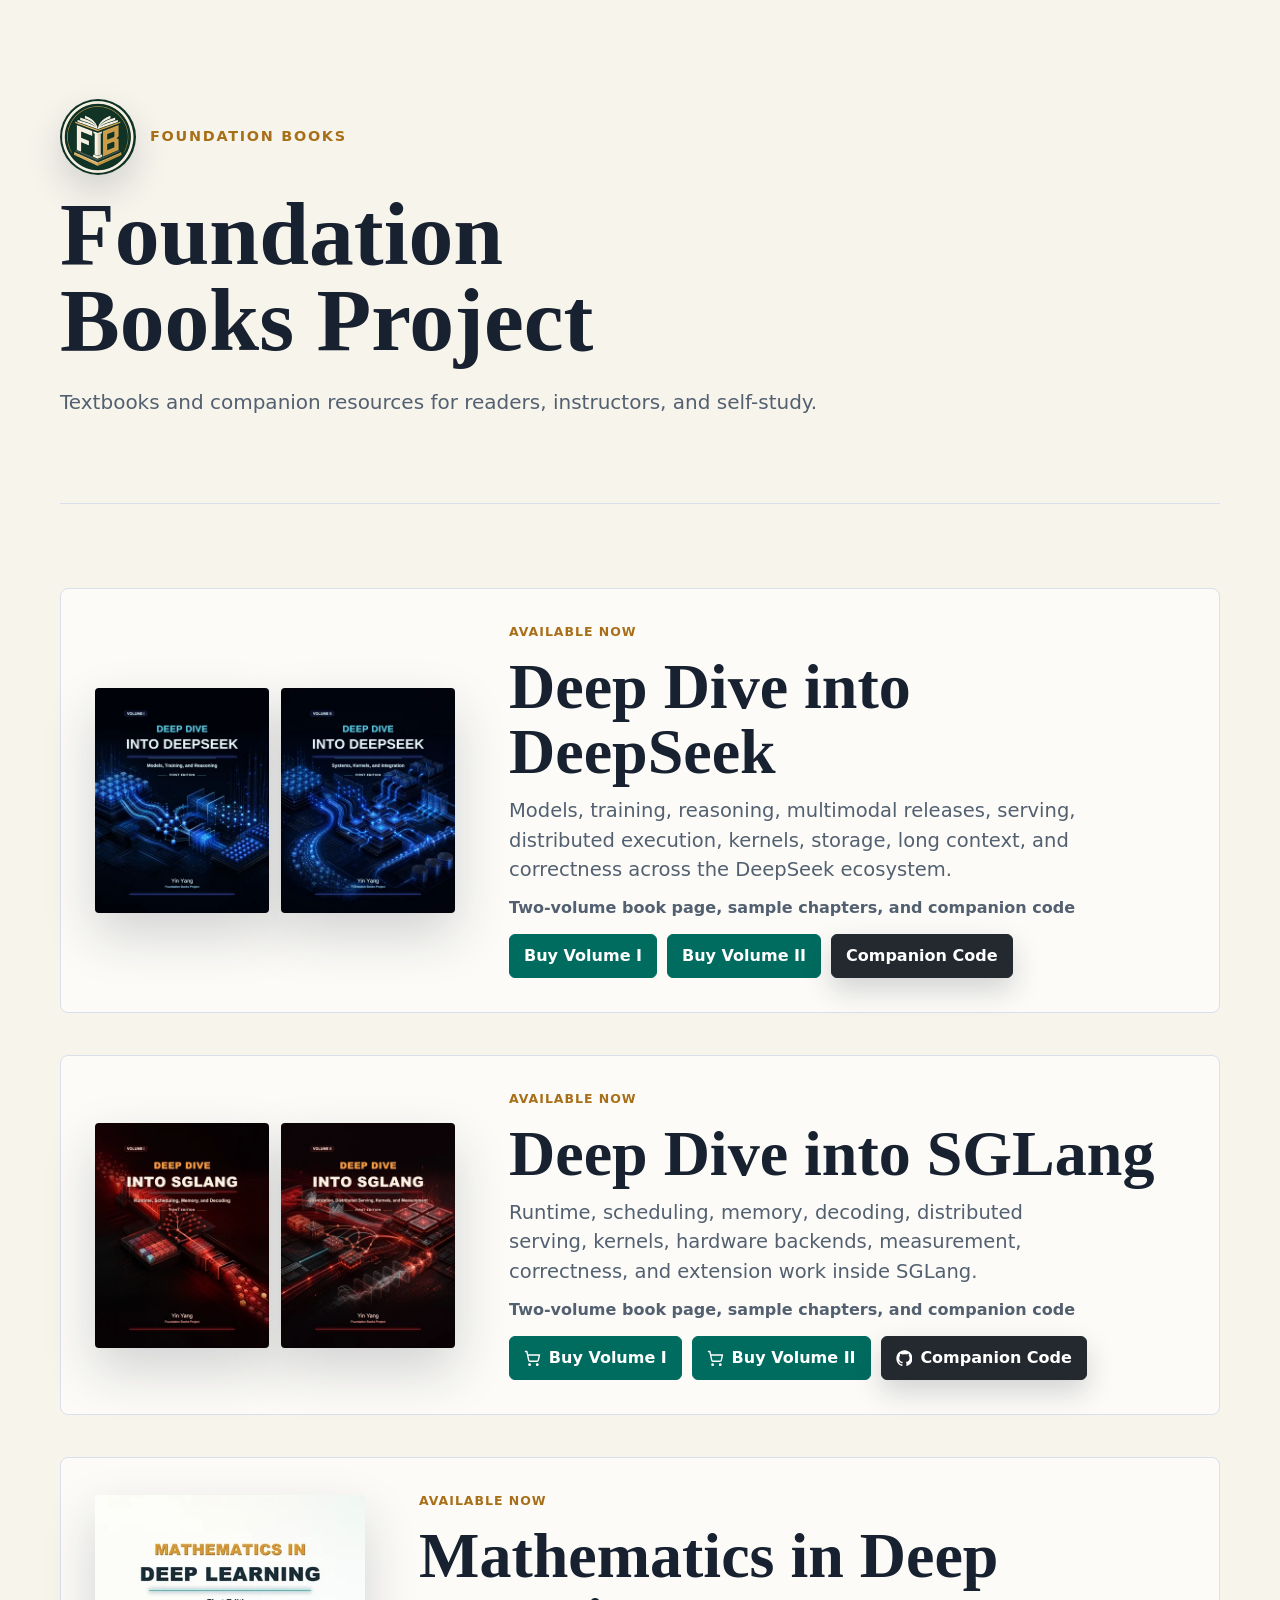
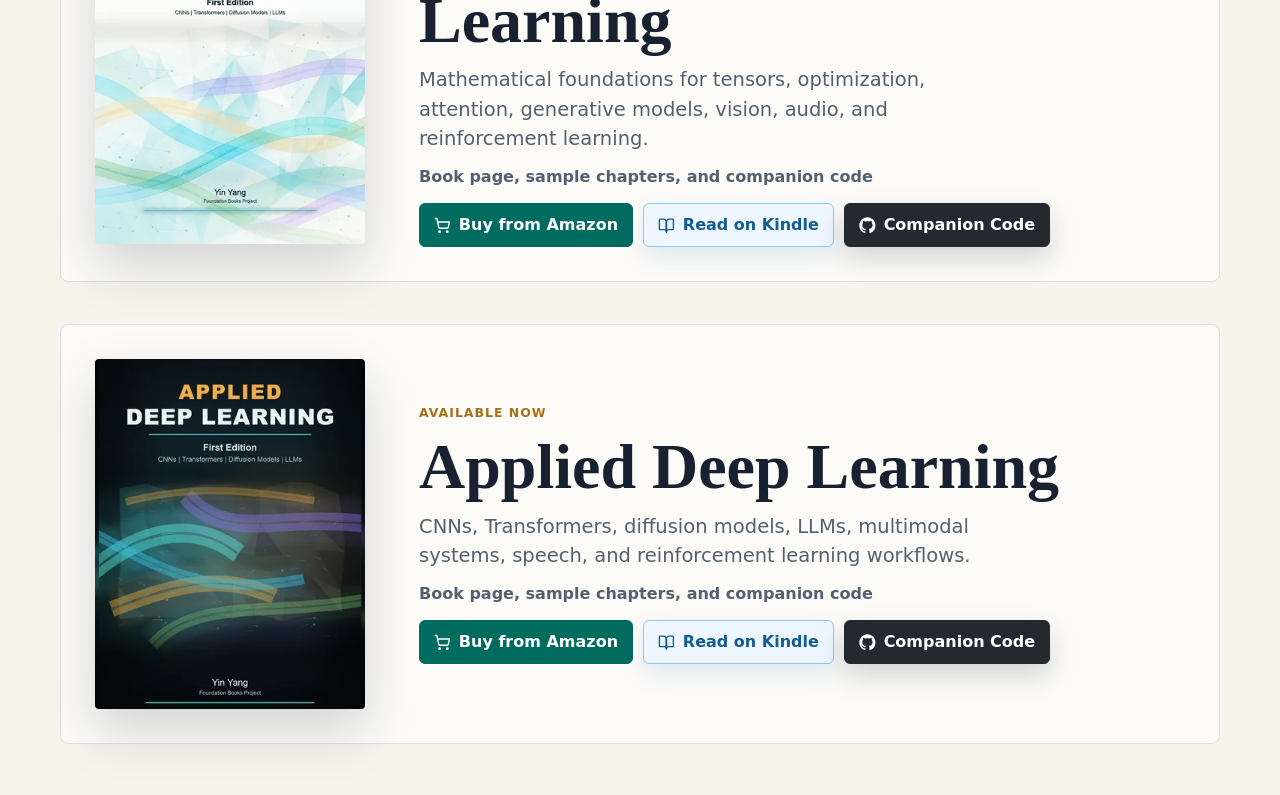
==== commit c90d1ceb: "Add Deep Dive into DeepSeek book page" ====
--- a/index.html
+++ b/index.html
@@ -6,12 +6,12 @@
     <title>Foundation Books Project</title>
     <meta
       name="description"
-      content="Foundation Books Project textbook pages and companion resources, including Deep Dive into SGLang, Mathematics in Deep Learning, and Applied Deep Learning."
+      content="Foundation Books Project textbook pages and companion resources, including Deep Dive into DeepSeek, Deep Dive into SGLang, Mathematics in Deep Learning, and Applied Deep Learning."
     >
     <meta property="og:title" content="Foundation Books Project">
     <meta
       property="og:description"
-      content="Foundation Books Project textbook pages and companion resources, including Deep Dive into SGLang, Mathematics in Deep Learning, and Applied Deep Learning."
+      content="Foundation Books Project textbook pages and companion resources, including Deep Dive into DeepSeek, Deep Dive into SGLang, Mathematics in Deep Learning, and Applied Deep Learning."
     >
     <meta property="og:type" content="website">
     <meta property="og:image" content="assets/deep-dive-into-sglang-volume-1-cover-1040.jpg">
@@ -49,6 +49,105 @@
         <article class="book-card two-volume">
           <a
             class="book-card-cover book-card-covers"
+            href="deep-dive-into-deepseek/"
+            aria-label="Deep Dive into DeepSeek book page"
+          >
+            <picture>
+              <source
+                type="image/webp"
+                srcset="
+                  assets/deep-dive-into-deepseek-volume-1-cover-360.webp 360w,
+                  assets/deep-dive-into-deepseek-volume-1-cover-540.webp 540w,
+                  assets/deep-dive-into-deepseek-volume-1-cover-760.webp 760w,
+                  assets/deep-dive-into-deepseek-volume-1-cover-1040.webp 1040w
+                "
+                sizes="(max-width: 460px) 124px, 174px"
+              >
+              <img
+                src="assets/deep-dive-into-deepseek-volume-1-cover-540.jpg"
+                srcset="
+                  assets/deep-dive-into-deepseek-volume-1-cover-360.jpg 360w,
+                  assets/deep-dive-into-deepseek-volume-1-cover-540.jpg 540w,
+                  assets/deep-dive-into-deepseek-volume-1-cover-760.jpg 760w,
+                  assets/deep-dive-into-deepseek-volume-1-cover-1040.jpg 1040w
+                "
+                sizes="(max-width: 460px) 124px, 174px"
+                alt="Cover of Deep Dive into DeepSeek Volume I"
+                width="540"
+                height="699"
+                decoding="async"
+                fetchpriority="high"
+              >
+            </picture>
+            <picture>
+              <source
+                type="image/webp"
+                srcset="
+                  assets/deep-dive-into-deepseek-volume-2-cover-360.webp 360w,
+                  assets/deep-dive-into-deepseek-volume-2-cover-540.webp 540w,
+                  assets/deep-dive-into-deepseek-volume-2-cover-760.webp 760w,
+                  assets/deep-dive-into-deepseek-volume-2-cover-1040.webp 1040w
+                "
+                sizes="(max-width: 460px) 124px, 174px"
+              >
+              <img
+                src="assets/deep-dive-into-deepseek-volume-2-cover-540.jpg"
+                srcset="
+                  assets/deep-dive-into-deepseek-volume-2-cover-360.jpg 360w,
+                  assets/deep-dive-into-deepseek-volume-2-cover-540.jpg 540w,
+                  assets/deep-dive-into-deepseek-volume-2-cover-760.jpg 760w,
+                  assets/deep-dive-into-deepseek-volume-2-cover-1040.jpg 1040w
+                "
+                sizes="(max-width: 460px) 124px, 174px"
+                alt="Cover of Deep Dive into DeepSeek Volume II"
+                width="540"
+                height="699"
+                decoding="async"
+                fetchpriority="high"
+              >
+            </picture>
+          </a>
+          <div class="book-card-copy">
+            <span class="book-card-label">Available now</span>
+            <a
+              class="book-card-title book-card-title-link"
+              href="deep-dive-into-deepseek/"
+            >
+              Deep Dive into DeepSeek
+            </a>
+            <span class="book-card-description">
+              Models, training, reasoning, multimodal releases, serving,
+              distributed execution, kernels, storage, long context, and
+              correctness across the DeepSeek ecosystem.
+            </span>
+            <span class="book-card-meta">
+              Two-volume book page, sample chapters, and companion code
+            </span>
+            <div class="book-card-actions">
+              <a
+                class="button primary book-card-buy"
+                href="https://www.amazon.com/dp/B0HG7YQF7J"
+              >
+                <span>Buy Volume I</span>
+              </a>
+              <a
+                class="button primary book-card-buy"
+                href="https://www.amazon.com/dp/B0HG84KZBD"
+              >
+                <span>Buy Volume II</span>
+              </a>
+              <a
+                class="button github"
+                href="https://github.com/foundation-books/deep-dive-into-deepseek-code"
+              >
+                <span>Companion Code</span>
+              </a>
+            </div>
+          </div>
+        </article>
+        <article class="book-card two-volume">
+          <a
+            class="book-card-cover book-card-covers"
             href="deep-dive-into-sglang/"
             aria-label="Deep Dive into SGLang book page"
           >
--- a/styles.css
+++ b/styles.css
@@ -708,6 +708,49 @@
   border-top: 1px solid var(--line);
   color: var(--muted);
   font-weight: 800;
+}
+
+.toc-appendices {
+  margin-top: 22px;
+  padding-top: 18px;
+  border-top: 2px solid var(--line);
+}
+
+.toc-appendices h4 {
+  margin: 0 0 8px;
+  color: var(--accent-strong);
+  font-size: 0.76rem;
+  font-weight: 900;
+  letter-spacing: 0.1em;
+  text-transform: uppercase;
+}
+
+.toc-appendix-list {
+  display: grid;
+  gap: 0;
+  margin: 0;
+  padding: 0;
+  list-style: none;
+  counter-reset: appendices;
+}
+
+.toc-appendix-list li {
+  display: grid;
+  grid-template-columns: 88px minmax(0, 1fr);
+  gap: 12px;
+  padding: 11px 0;
+  border-top: 1px solid var(--line);
+  color: var(--ink);
+  font-weight: 800;
+  counter-increment: appendices;
+}
+
+.toc-appendix-list li::before {
+  color: var(--accent);
+  content: "Appendix " counter(appendices, upper-alpha);
+  font-size: 0.7rem;
+  font-weight: 900;
+  letter-spacing: 0.04em;
 }
 
 @media (max-width: 960px) {
@@ -1264,11 +1307,29 @@
 
 body.sglang-site-theme .button:focus-visible,
 body.sglang-site-theme .sample-card:focus-visible,
+body.sglang-site-theme .toc-slide-link:focus-visible,
 body.sglang-site-theme .book-card:focus-visible,
 body.sglang-site-theme .book-card-cover:focus-visible,
 body.sglang-site-theme .book-card-title-link:focus-visible {
   outline: 3px solid rgba(155, 47, 47, 0.28);
   outline-offset: 3px;
+}
+
+body.sglang-site-theme .toc-slide-link {
+  border-color: rgba(155, 47, 47, 0.3);
+  background: rgba(155, 47, 47, 0.07);
+  color: var(--accent);
+}
+
+body.sglang-site-theme .toc-slide-link:hover,
+body.sglang-site-theme .toc-slide-link:focus-visible {
+  border-color: rgba(155, 47, 47, 0.52);
+  background: rgba(155, 47, 47, 0.13);
+  color: var(--accent-strong);
+}
+
+body.sglang-site-theme .toc-slide-icon::before {
+  background: #fff9f3;
 }
 
 body.sglang-site-theme .cover-stack {
@@ -1356,7 +1417,8 @@
 @media (prefers-reduced-motion: no-preference) {
   body.sglang-site-theme .site-nav a,
   body.sglang-site-theme .button,
-  body.sglang-site-theme .sample-card {
+  body.sglang-site-theme .sample-card,
+  body.sglang-site-theme .toc-slide-link {
     transition:
       border-color 160ms ease,
       background 160ms ease,
@@ -1370,7 +1432,9 @@
   body.sglang-site-theme .button:hover,
   body.sglang-site-theme .button:focus-visible,
   body.sglang-site-theme .sample-card:hover,
-  body.sglang-site-theme .sample-card:focus-visible {
+  body.sglang-site-theme .sample-card:focus-visible,
+  body.sglang-site-theme .toc-slide-link:hover,
+  body.sglang-site-theme .toc-slide-link:focus-visible {
     transform: translateY(-1px);
   }
 
@@ -1493,7 +1557,7 @@
 }
 
 body.mdl-site-theme .book-page .hero.mdl-hardcover-hero {
-  grid-template-columns: minmax(0, 0.95fr) minmax(400px, 620px);
+  grid-template-columns: minmax(0, 1fr) minmax(220px, 380px);
 }
 
 body.mdl-site-theme .cover-panel.mdl-cover-showcase {
@@ -1532,7 +1596,7 @@
 body.mdl-site-theme .cover-panel.mdl-hardcover-showcase {
   align-self: center;
   justify-self: center;
-  width: min(100%, 620px);
+  width: min(100%, 380px);
   max-width: none;
 }
 
@@ -1688,7 +1752,7 @@
   }
 
   body.mdl-site-theme .cover-panel.mdl-hardcover-showcase {
-    width: min(100%, 560px);
+    width: min(100%, 380px);
     max-width: none;
   }
 
@@ -1725,7 +1789,324 @@
   }
 
   body.mdl-site-theme .cover-panel.mdl-hardcover-showcase {
-    width: min(100%, 420px);
+    width: min(100%, 280px);
     max-width: none;
   }
 }
+
+body.deepseek-site-theme {
+  --ink: #0b1c2d;
+  --muted: #4a6478;
+  --line: rgba(20, 103, 164, 0.18);
+  --glass-strong: rgba(247, 253, 255, 0.78);
+  --glass-border: rgba(215, 241, 252, 0.82);
+  --glass-line: rgba(16, 107, 169, 0.15);
+  --accent: #0879bd;
+  --accent-strong: #04517f;
+  --gold: #32779f;
+  position: relative;
+  overflow-x: hidden;
+  background:
+    linear-gradient(126deg, rgba(20, 158, 218, 0.16), rgba(20, 158, 218, 0) 34%),
+    linear-gradient(246deg, rgba(38, 61, 204, 0.11), rgba(38, 61, 204, 0) 42%),
+    linear-gradient(180deg, #f8fcff 0%, #edf7fc 52%, #f7fbff 100%);
+}
+
+body.deepseek-site-theme::before,
+body.deepseek-site-theme::after {
+  position: fixed;
+  inset: 0;
+  z-index: -2;
+  pointer-events: none;
+  content: "";
+}
+
+body.deepseek-site-theme::before {
+  background-image:
+    linear-gradient(rgba(12, 95, 151, 0.075) 1px, transparent 1px),
+    linear-gradient(90deg, rgba(12, 95, 151, 0.075) 1px, transparent 1px);
+  background-size: 84px 84px;
+  mask-image: linear-gradient(to bottom, rgba(0, 0, 0, 0.58), transparent 82%);
+  opacity: 0.28;
+}
+
+body.deepseek-site-theme::after {
+  z-index: -1;
+  background:
+    radial-gradient(circle at 76% 18%, rgba(42, 198, 232, 0.16), transparent 24%),
+    linear-gradient(112deg, transparent 0 17%, rgba(255, 255, 255, 0.7) 17% 18%, transparent 18% 58%, rgba(44, 111, 232, 0.1) 58% 59%, transparent 59%);
+  opacity: 0.72;
+}
+
+body.deepseek-site-theme .page {
+  position: relative;
+  isolation: isolate;
+}
+
+body.deepseek-site-theme .site-nav {
+  position: sticky;
+  top: clamp(10px, 2vw, 18px);
+  z-index: 20;
+}
+
+body.deepseek-site-theme .site-nav a {
+  padding: 9px 12px;
+  border: 1px solid var(--glass-border);
+  border-radius: 8px;
+  background: rgba(247, 253, 255, 0.68);
+  box-shadow: 0 12px 30px rgba(5, 54, 91, 0.1);
+  -webkit-backdrop-filter: blur(18px) saturate(1.18);
+  backdrop-filter: blur(18px) saturate(1.18);
+}
+
+body.deepseek-site-theme .site-nav a:hover,
+body.deepseek-site-theme .site-nav a:focus-visible {
+  border-color: rgba(8, 121, 189, 0.38);
+  background: rgba(247, 253, 255, 0.88);
+  color: var(--accent);
+}
+
+body.deepseek-site-theme .hero {
+  min-height: min(660px, calc(100vh - clamp(190px, 22vw, 250px)));
+}
+
+body.deepseek-site-theme .button {
+  border-color: var(--glass-line);
+  background: var(--glass-strong);
+  box-shadow: 0 10px 24px rgba(5, 54, 91, 0.09);
+  -webkit-backdrop-filter: blur(18px) saturate(1.16);
+  backdrop-filter: blur(18px) saturate(1.16);
+}
+
+body.deepseek-site-theme .button.primary {
+  border-color: rgba(8, 121, 189, 0.52);
+  background: linear-gradient(135deg, #129bd4 0%, #075991 58%, #06345e 100%);
+  color: #ffffff;
+  box-shadow: 0 16px 34px rgba(6, 89, 145, 0.24);
+}
+
+body.deepseek-site-theme .button.primary:hover,
+body.deepseek-site-theme .button.primary:focus-visible {
+  border-color: rgba(4, 81, 127, 0.72);
+  background: linear-gradient(135deg, #21addf 0%, #06649e 58%, #052c50 100%);
+}
+
+body.deepseek-site-theme .button.secondary {
+  background: rgba(247, 253, 255, 0.72);
+}
+
+body.deepseek-site-theme .button.secondary:hover,
+body.deepseek-site-theme .button.secondary:focus-visible {
+  border-color: rgba(8, 121, 189, 0.3);
+  background: rgba(247, 253, 255, 0.94);
+}
+
+body.deepseek-site-theme .button.kindle {
+  border-color: rgba(27, 123, 184, 0.3);
+  background: rgba(231, 247, 255, 0.8);
+  color: #075991;
+}
+
+body.deepseek-site-theme .button.kindle:hover,
+body.deepseek-site-theme .button.kindle:focus-visible {
+  border-color: rgba(27, 123, 184, 0.5);
+  background: rgba(231, 247, 255, 0.98);
+  color: #064b7b;
+}
+
+body.deepseek-site-theme .button.github {
+  border-color: #0a1625;
+  background: linear-gradient(135deg, #25384d 0%, #0a1625 100%);
+  color: #ffffff;
+}
+
+body.deepseek-site-theme .button.github:hover,
+body.deepseek-site-theme .button.github:focus-visible {
+  border-color: #07101b;
+  background: linear-gradient(135deg, #25384d 0%, #0a1625 100%);
+}
+
+body.deepseek-site-theme .cover-stack {
+  position: relative;
+  padding: clamp(14px, 2.4vw, 24px);
+  border: 1px solid var(--glass-border);
+  border-radius: 8px;
+  overflow: hidden;
+  background:
+    linear-gradient(145deg, rgba(247, 253, 255, 0.82), rgba(231, 247, 255, 0.42)),
+    linear-gradient(315deg, rgba(4, 44, 84, 0.12), rgba(20, 158, 218, 0.16));
+  box-shadow: 0 24px 70px rgba(4, 44, 84, 0.17);
+  -webkit-backdrop-filter: blur(22px) saturate(1.22);
+  backdrop-filter: blur(22px) saturate(1.22);
+}
+
+body.deepseek-site-theme .cover-stack::before {
+  position: absolute;
+  inset: 0;
+  pointer-events: none;
+  background:
+    linear-gradient(120deg, rgba(255, 255, 255, 0.78), rgba(255, 255, 255, 0) 42%),
+    linear-gradient(180deg, rgba(247, 253, 255, 0), rgba(8, 121, 189, 0.11));
+  content: "";
+}
+
+body.deepseek-site-theme .cover-stack picture {
+  position: relative;
+}
+
+body.deepseek-site-theme .cover-stack picture:nth-child(2) {
+  margin-top: clamp(20px, 4vw, 42px);
+}
+
+body.deepseek-site-theme .volume-card,
+body.deepseek-site-theme .sample-card,
+body.deepseek-site-theme .toc-volume {
+  border-color: var(--glass-border);
+  background:
+    linear-gradient(145deg, rgba(247, 253, 255, 0.82), rgba(238, 249, 254, 0.5)),
+    rgba(247, 253, 255, 0.58);
+  box-shadow: 0 16px 42px rgba(5, 54, 91, 0.1);
+  -webkit-backdrop-filter: blur(18px) saturate(1.18);
+  backdrop-filter: blur(18px) saturate(1.18);
+}
+
+body.deepseek-site-theme .toc-volume {
+  padding: clamp(18px, 3vw, 24px);
+  border-radius: 8px;
+}
+
+body.deepseek-site-theme .sample-card:hover,
+body.deepseek-site-theme .sample-card:focus-visible {
+  border-color: rgba(8, 121, 189, 0.42);
+  background:
+    linear-gradient(145deg, rgba(247, 253, 255, 0.96), rgba(238, 249, 254, 0.72)),
+    rgba(247, 253, 255, 0.86);
+}
+
+body.deepseek-site-theme .license-note a {
+  color: var(--accent-strong);
+  font-weight: 900;
+}
+
+body.deepseek-site-theme .button:focus-visible,
+body.deepseek-site-theme .book-card-cover:focus-visible,
+body.deepseek-site-theme .book-card-title-link:focus-visible,
+body.deepseek-site-theme .sample-card:focus-visible,
+body.deepseek-site-theme .site-nav a:focus-visible {
+  outline: 3px solid rgba(8, 121, 189, 0.3);
+  outline-offset: 3px;
+}
+
+@media (prefers-reduced-motion: no-preference) {
+  body.deepseek-site-theme .button,
+  body.deepseek-site-theme .sample-card,
+  body.deepseek-site-theme .site-nav a {
+    transition:
+      border-color 160ms ease,
+      background 160ms ease,
+      box-shadow 160ms ease,
+      color 160ms ease,
+      transform 160ms ease;
+  }
+
+  body.deepseek-site-theme .button:hover,
+  body.deepseek-site-theme .button:focus-visible,
+  body.deepseek-site-theme .sample-card:hover,
+  body.deepseek-site-theme .sample-card:focus-visible,
+  body.deepseek-site-theme .site-nav a:hover,
+  body.deepseek-site-theme .site-nav a:focus-visible {
+    transform: translateY(-1px);
+  }
+
+  body.deepseek-site-theme .button.github:hover,
+  body.deepseek-site-theme .button.github:focus-visible {
+    transform: none;
+  }
+}
+
+@media (max-width: 960px) {
+  body.deepseek-site-theme .book-page .hero {
+    grid-template-columns: 1fr;
+    align-items: start;
+    min-height: 0;
+  }
+
+  body.deepseek-site-theme .two-volume-page .cover-stack {
+    max-width: 560px;
+  }
+}
+
+@media (max-width: 820px) {
+  body.deepseek-site-theme .page {
+    padding: 22px;
+  }
+
+  body.deepseek-site-theme .book-card,
+  body.deepseek-site-theme .volume-grid,
+  body.deepseek-site-theme .toc-grid,
+  body.deepseek-site-theme .section-heading {
+    grid-template-columns: 1fr;
+    align-items: start;
+  }
+
+  body.deepseek-site-theme .book-card-covers {
+    max-width: 360px;
+  }
+}
+
+@media (max-width: 620px) {
+  body.deepseek-site-theme .hero {
+    gap: 22px;
+  }
+
+  body.deepseek-site-theme .sample-list {
+    grid-template-columns: 1fr;
+  }
+
+  body.deepseek-site-theme .cover-stack {
+    max-width: 420px;
+  }
+}
+
+@media (max-width: 460px) {
+  body.deepseek-site-theme .site-nav {
+    margin-bottom: 18px;
+  }
+
+  body.deepseek-site-theme h1 {
+    max-width: none;
+    font-size: clamp(2.75rem, 15vw, 4.3rem);
+  }
+
+  body.deepseek-site-theme .actions {
+    gap: 10px;
+  }
+
+  body.deepseek-site-theme .actions .button {
+    min-height: 46px;
+    padding: 0 12px;
+  }
+
+  body.deepseek-site-theme .volume-links,
+  body.deepseek-site-theme .book-card-actions {
+    display: grid;
+  }
+
+  body.deepseek-site-theme .volume-links .button,
+  body.deepseek-site-theme .book-card-actions .button {
+    width: 100%;
+  }
+
+  body.deepseek-site-theme .cover-stack {
+    gap: 10px;
+    padding: 10px;
+  }
+
+  body.deepseek-site-theme .book-card {
+    padding: 16px;
+  }
+
+  body.deepseek-site-theme .book-card-covers {
+    max-width: 260px;
+  }
+}
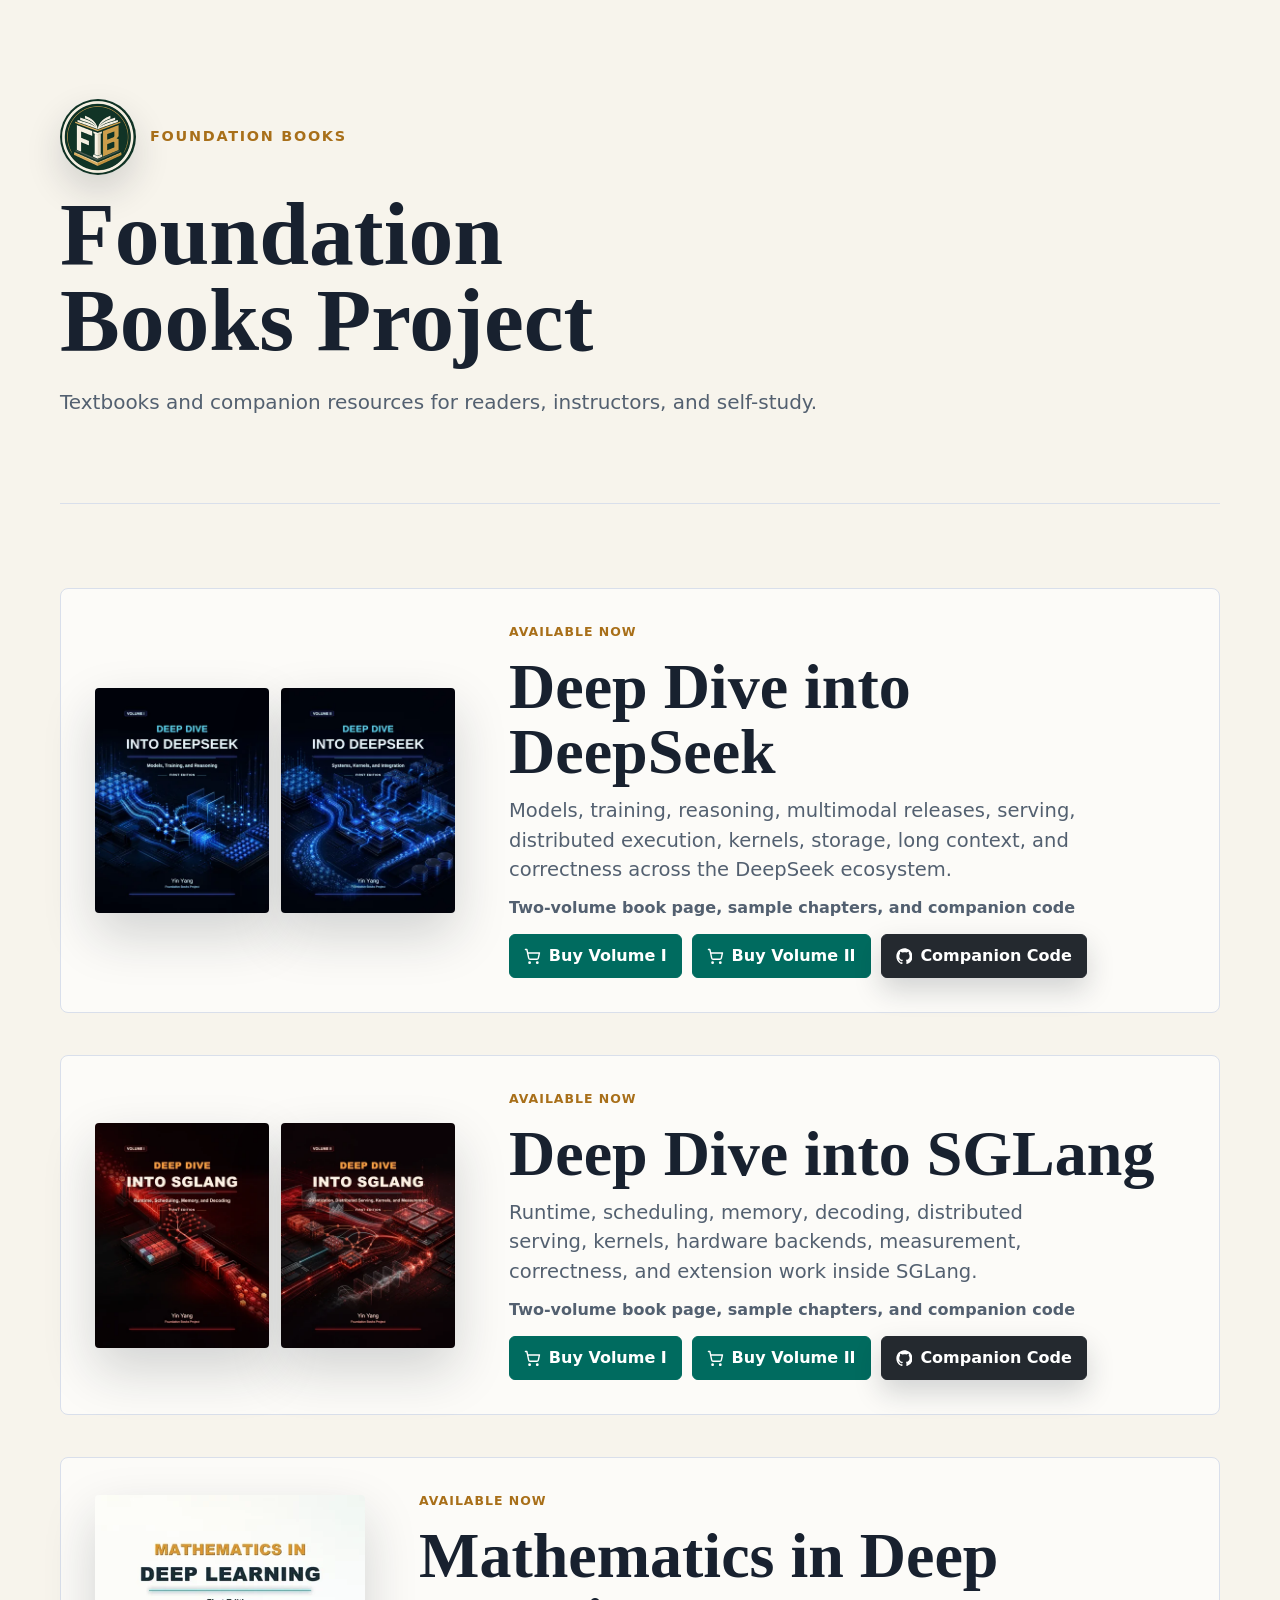
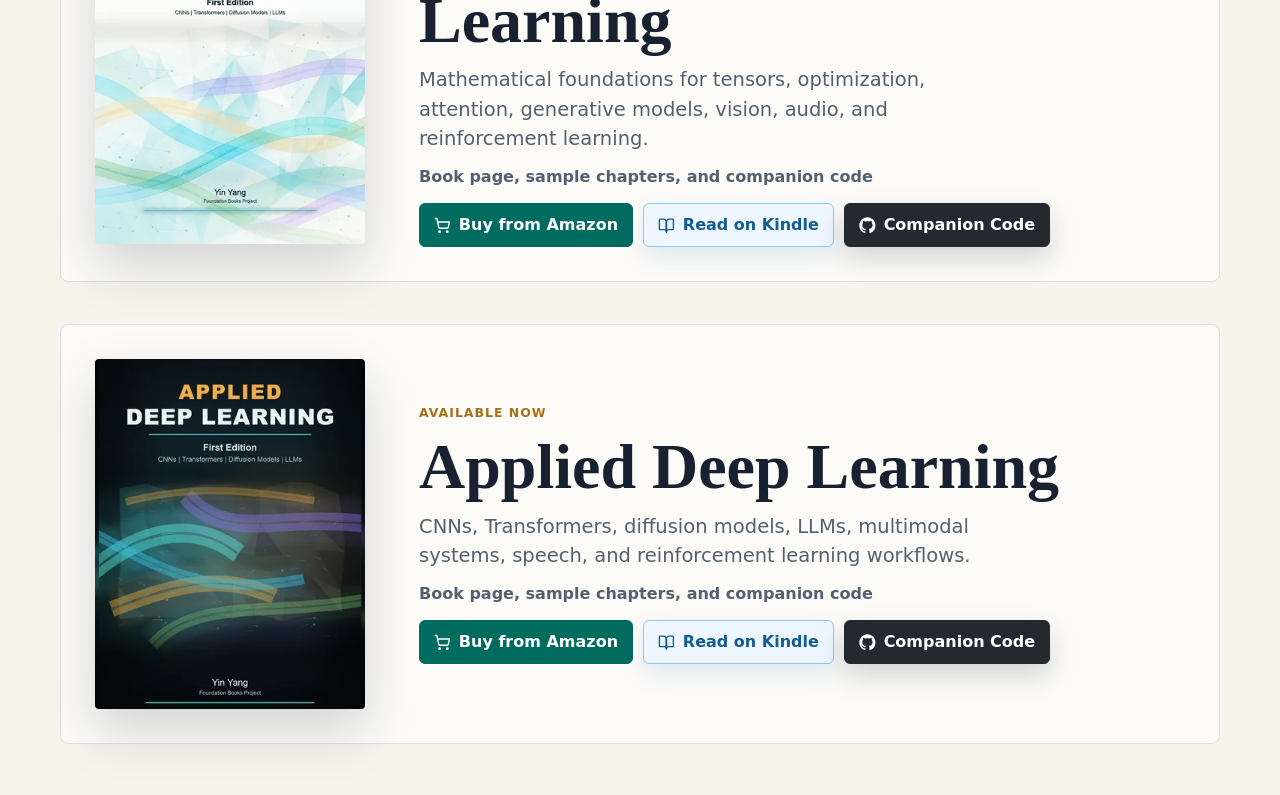
==== commit f63d35e0: "Add DeepSeek hardcover hero and button icons" ====
--- a/index.html
+++ b/index.html
@@ -128,18 +128,54 @@
                 class="button primary book-card-buy"
                 href="https://www.amazon.com/dp/B0HG7YQF7J"
               >
+                <svg
+                  class="button-icon"
+                  aria-hidden="true"
+                  viewBox="0 0 24 24"
+                  fill="none"
+                  stroke="currentColor"
+                  stroke-width="2"
+                  stroke-linecap="round"
+                  stroke-linejoin="round"
+                >
+                  <circle cx="8" cy="21" r="1"></circle>
+                  <circle cx="19" cy="21" r="1"></circle>
+                  <path d="M2.05 2.05h2l2.66 12.42a2 2 0 0 0 2 1.58h9.78a2 2 0 0 0 1.95-1.57l1.65-7.43H5.12"></path>
+                </svg>
                 <span>Buy Volume I</span>
               </a>
               <a
                 class="button primary book-card-buy"
                 href="https://www.amazon.com/dp/B0HG84KZBD"
               >
+                <svg
+                  class="button-icon"
+                  aria-hidden="true"
+                  viewBox="0 0 24 24"
+                  fill="none"
+                  stroke="currentColor"
+                  stroke-width="2"
+                  stroke-linecap="round"
+                  stroke-linejoin="round"
+                >
+                  <circle cx="8" cy="21" r="1"></circle>
+                  <circle cx="19" cy="21" r="1"></circle>
+                  <path d="M2.05 2.05h2l2.66 12.42a2 2 0 0 0 2 1.58h9.78a2 2 0 0 0 1.95-1.57l1.65-7.43H5.12"></path>
+                </svg>
                 <span>Buy Volume II</span>
               </a>
               <a
                 class="button github"
                 href="https://github.com/foundation-books/deep-dive-into-deepseek-code"
               >
+                <svg
+                  class="button-icon"
+                  aria-hidden="true"
+                  viewBox="0 0 24 24"
+                  fill="currentColor"
+                >
+                  <path d="M12 .5C5.65.5.5 5.65.5 12c0 5.09 3.29 9.39 7.86 10.91.58.1.79-.25.79-.56v-2.16c-3.2.7-3.87-1.36-3.87-1.36-.52-1.33-1.28-1.69-1.28-1.69-1.05-.72.08-.71.08-.71 1.16.08 1.77 1.19 1.77 1.19 1.03 1.76 2.7 1.25 3.36.96.1-.75.4-1.25.73-1.54-2.55-.29-5.24-1.28-5.24-5.68 0-1.25.45-2.28 1.19-3.08-.12-.29-.52-1.46.11-3.04 0 0 .97-.31 3.17 1.18A10.9 10.9 0 0 1 12 6.02c.98 0 1.96.13 2.88.39 2.2-1.49 3.17-1.18 3.17-1.18.63 1.58.23 2.75.11 3.04.74.8 1.19 1.83 1.19 3.08 0 4.42-2.69 5.39-5.25 5.68.41.36.78 1.06.78 2.14v3.18c0 .31.21.67.79.56A11.51 11.51 0 0 0 23.5 12C23.5 5.65 18.35.5 12 .5Z"></path>
+                </svg>
                 <span>Companion Code</span>
               </a>
             </div>
--- a/styles.css
+++ b/styles.css
@@ -1950,6 +1950,27 @@
   content: "";
 }
 
+body.deepseek-site-theme .cover-stack.hero-mockup {
+  display: block;
+  align-self: center;
+  padding: 0;
+  border: 0;
+  overflow: visible;
+  background: transparent;
+  box-shadow: none;
+  -webkit-backdrop-filter: none;
+  backdrop-filter: none;
+}
+
+body.deepseek-site-theme .cover-stack.hero-mockup::before {
+  content: none;
+}
+
+body.deepseek-site-theme .cover-stack.hero-mockup img {
+  width: 100%;
+  border-radius: 8px;
+}
+
 body.deepseek-site-theme .cover-stack picture {
   position: relative;
 }
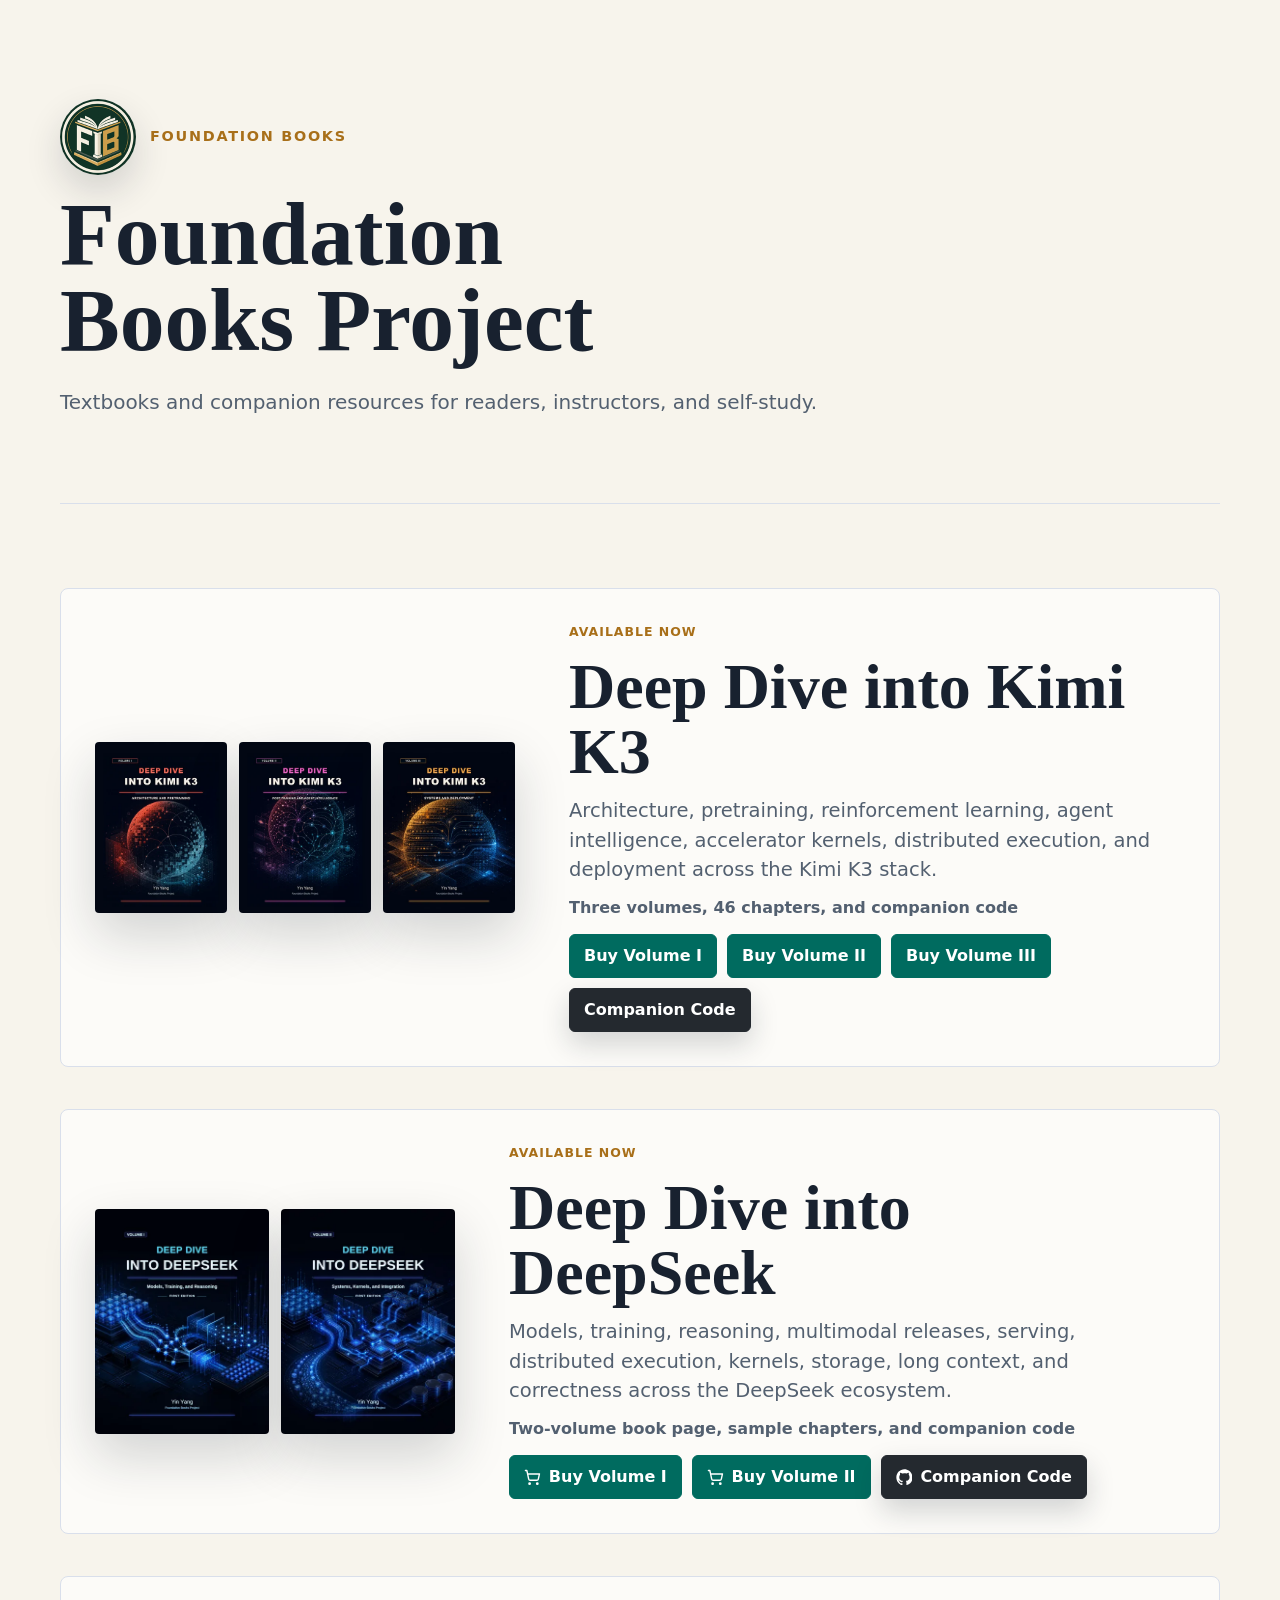
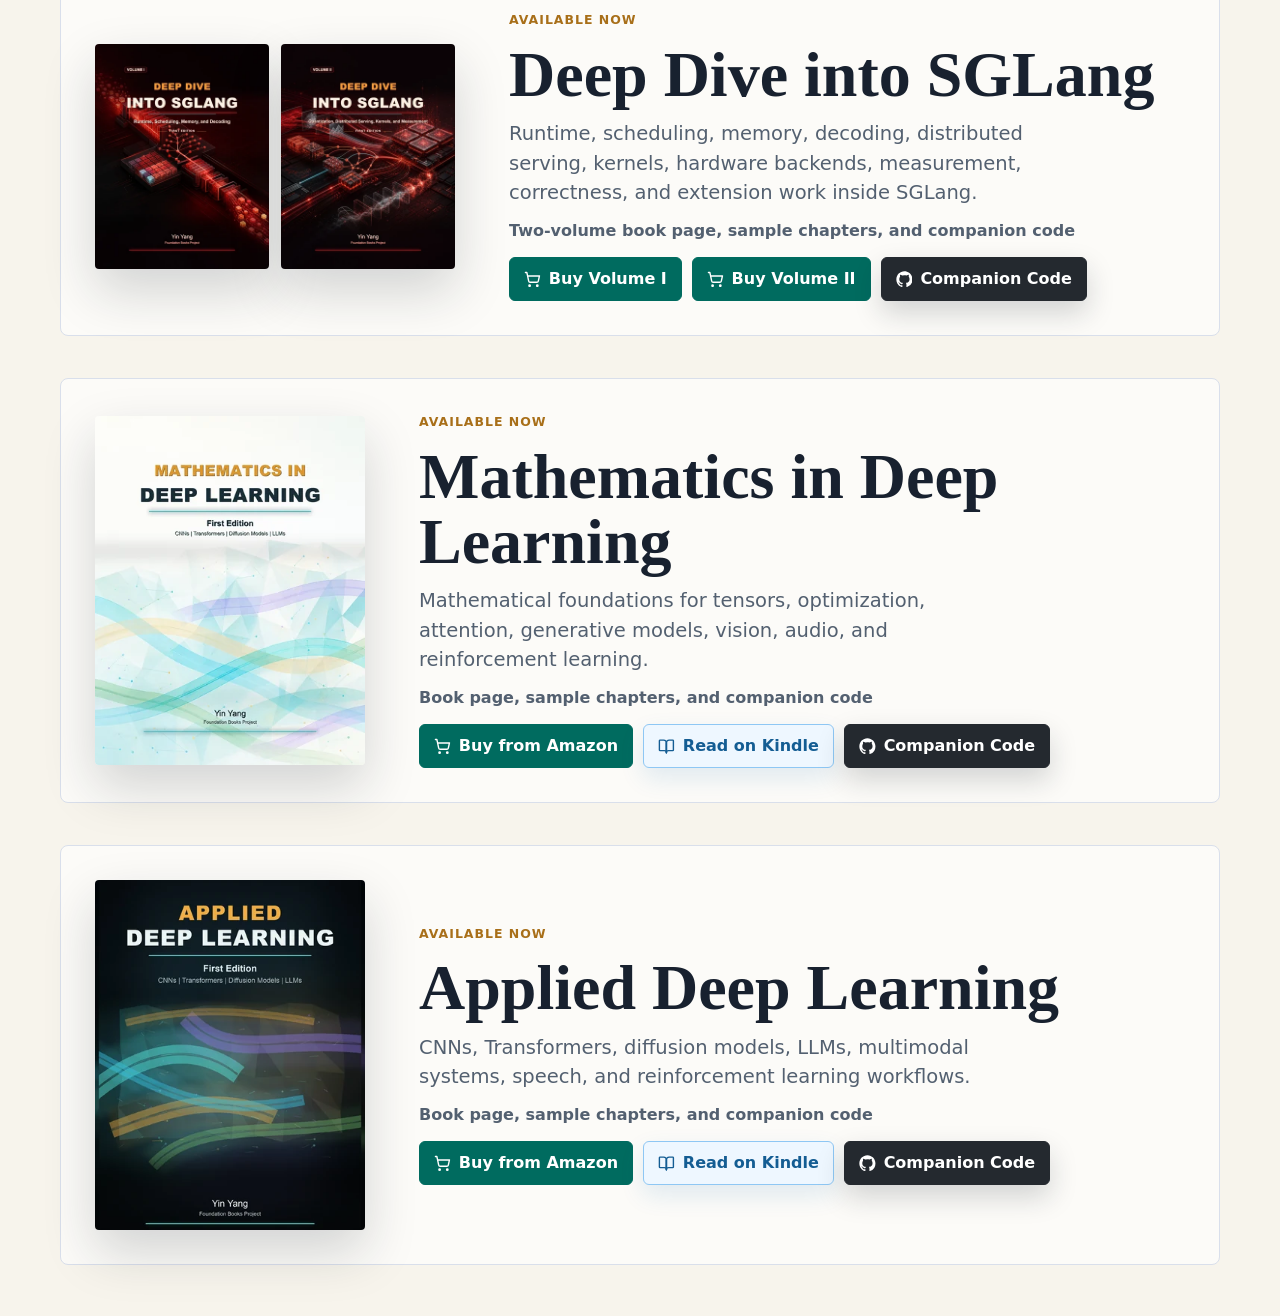
==== commit d9653cfc: "Add Deep Dive into Kimi K3 to the book catalog" ====
--- a/index.html
+++ b/index.html
@@ -6,18 +6,18 @@
     <title>Foundation Books Project</title>
     <meta
       name="description"
-      content="Foundation Books Project textbook pages and companion resources, including Deep Dive into DeepSeek, Deep Dive into SGLang, Mathematics in Deep Learning, and Applied Deep Learning."
+      content="Foundation Books Project textbook pages and companion resources, including Deep Dive into Kimi K3, Deep Dive into DeepSeek, Deep Dive into SGLang, Mathematics in Deep Learning, and Applied Deep Learning."
     >
     <meta property="og:title" content="Foundation Books Project">
     <meta
       property="og:description"
-      content="Foundation Books Project textbook pages and companion resources, including Deep Dive into DeepSeek, Deep Dive into SGLang, Mathematics in Deep Learning, and Applied Deep Learning."
+      content="Foundation Books Project textbook pages and companion resources, including Deep Dive into Kimi K3, Deep Dive into DeepSeek, Deep Dive into SGLang, Mathematics in Deep Learning, and Applied Deep Learning."
     >
     <meta property="og:type" content="website">
     <meta property="og:image" content="assets/deep-dive-into-sglang-volume-1-cover-1040.jpg">
     <link rel="icon" type="image/png" sizes="96x96" href="assets/foundation-books-logo-96.png">
     <link rel="apple-touch-icon" sizes="180x180" href="assets/foundation-books-logo-180.png">
-    <link rel="stylesheet" href="styles.css?v=site-20260626-2">
+    <link rel="stylesheet" href="styles.css?v=site-20261013-1">
   </head>
   <body>
     <main class="page home-page">
@@ -46,6 +46,126 @@
         </p>
       </header>
       <section class="book-shelf" aria-label="Books">
+        <article class="book-card three-volume">
+          <a
+            class="book-card-cover book-card-covers"
+            href="deep-dive-into-kimi/"
+            aria-label="Deep Dive into Kimi K3 book page"
+          >
+            <picture>
+              <source
+                type="image/webp"
+                srcset="
+                  assets/deep-dive-into-kimi-volume-1-cover-360.webp 360w,
+                  assets/deep-dive-into-kimi-volume-1-cover-540.webp 540w,
+                  assets/deep-dive-into-kimi-volume-1-cover-760.webp 760w,
+                  assets/deep-dive-into-kimi-volume-1-cover-1040.webp 1040w
+                "
+                sizes="(max-width: 460px) 100px, 132px"
+              >
+              <img
+                src="assets/deep-dive-into-kimi-volume-1-cover-540.jpg"
+                srcset="
+                  assets/deep-dive-into-kimi-volume-1-cover-360.jpg 360w,
+                  assets/deep-dive-into-kimi-volume-1-cover-540.jpg 540w,
+                  assets/deep-dive-into-kimi-volume-1-cover-760.jpg 760w,
+                  assets/deep-dive-into-kimi-volume-1-cover-1040.jpg 1040w
+                "
+                sizes="(max-width: 460px) 100px, 132px"
+                alt="Cover of Deep Dive into Kimi K3 Volume I"
+                width="540"
+                height="699"
+                decoding="async"
+                fetchpriority="high"
+              >
+            </picture>
+            <picture>
+              <source
+                type="image/webp"
+                srcset="
+                  assets/deep-dive-into-kimi-volume-2-cover-360.webp 360w,
+                  assets/deep-dive-into-kimi-volume-2-cover-540.webp 540w,
+                  assets/deep-dive-into-kimi-volume-2-cover-760.webp 760w,
+                  assets/deep-dive-into-kimi-volume-2-cover-1040.webp 1040w
+                "
+                sizes="(max-width: 460px) 100px, 132px"
+              >
+              <img
+                src="assets/deep-dive-into-kimi-volume-2-cover-540.jpg"
+                srcset="
+                  assets/deep-dive-into-kimi-volume-2-cover-360.jpg 360w,
+                  assets/deep-dive-into-kimi-volume-2-cover-540.jpg 540w,
+                  assets/deep-dive-into-kimi-volume-2-cover-760.jpg 760w,
+                  assets/deep-dive-into-kimi-volume-2-cover-1040.jpg 1040w
+                "
+                sizes="(max-width: 460px) 100px, 132px"
+                alt="Cover of Deep Dive into Kimi K3 Volume II"
+                width="540"
+                height="699"
+                decoding="async"
+                fetchpriority="high"
+              >
+            </picture>
+            <picture>
+              <source
+                type="image/webp"
+                srcset="
+                  assets/deep-dive-into-kimi-volume-3-cover-360.webp 360w,
+                  assets/deep-dive-into-kimi-volume-3-cover-540.webp 540w,
+                  assets/deep-dive-into-kimi-volume-3-cover-760.webp 760w,
+                  assets/deep-dive-into-kimi-volume-3-cover-1040.webp 1040w
+                "
+                sizes="(max-width: 460px) 100px, 132px"
+              >
+              <img
+                src="assets/deep-dive-into-kimi-volume-3-cover-540.jpg"
+                srcset="
+                  assets/deep-dive-into-kimi-volume-3-cover-360.jpg 360w,
+                  assets/deep-dive-into-kimi-volume-3-cover-540.jpg 540w,
+                  assets/deep-dive-into-kimi-volume-3-cover-760.jpg 760w,
+                  assets/deep-dive-into-kimi-volume-3-cover-1040.jpg 1040w
+                "
+                sizes="(max-width: 460px) 100px, 132px"
+                alt="Cover of Deep Dive into Kimi K3 Volume III"
+                width="540"
+                height="699"
+                decoding="async"
+                fetchpriority="high"
+              >
+            </picture>
+          </a>
+          <div class="book-card-copy">
+            <span class="book-card-label">Available now</span>
+            <a
+              class="book-card-title book-card-title-link"
+              href="deep-dive-into-kimi/"
+            >
+              Deep Dive into Kimi K3
+            </a>
+            <span class="book-card-description">
+              Architecture, pretraining, reinforcement learning, agent
+              intelligence, accelerator kernels, distributed execution,
+              and deployment across the Kimi K3 stack.
+            </span>
+            <span class="book-card-meta">
+              Three volumes, 46 chapters, and companion code
+            </span>
+            <div class="book-card-actions">
+              <a class="button primary book-card-buy" href="https://www.amazon.com/dp/B0HMMCM7WY">
+                Buy Volume I
+              </a>
+              <a class="button primary book-card-buy" href="https://www.amazon.com/dp/B0HMMFNT6V">
+                Buy Volume II
+              </a>
+              <a class="button primary book-card-buy" href="https://www.amazon.com/dp/B0HMNMNQHB">
+                Buy Volume III
+              </a>
+              <a class="button github" href="https://github.com/foundation-books/deep-dive-into-kimi-code">
+                Companion Code
+              </a>
+            </div>
+          </div>
+        </article>
         <article class="book-card two-volume">
           <a
             class="book-card-cover book-card-covers"
--- a/styles.css
+++ b/styles.css
@@ -593,6 +593,40 @@
   max-width: none;
 }
 
+.book-card.three-volume {
+  grid-template-columns: minmax(300px, 420px) minmax(0, 1fr);
+}
+
+.three-volume .book-card-covers {
+  grid-template-columns: repeat(3, minmax(0, 1fr));
+  gap: 12px;
+}
+
+body.kimi-site-theme {
+  --accent: #385592;
+  --accent-strong: #243963;
+  --gold: #806023;
+  background:
+    linear-gradient(125deg, rgba(91, 61, 145, 0.08), transparent 42%),
+    linear-gradient(245deg, rgba(42, 136, 152, 0.1), transparent 44%),
+    var(--paper);
+}
+
+.three-volume-page .hero {
+  grid-template-columns: minmax(0, 1fr) minmax(340px, 540px);
+}
+
+.three-volume-page .cover-stack {
+  grid-template-columns: repeat(3, minmax(0, 1fr));
+  gap: clamp(10px, 1.5vw, 18px);
+  max-width: 540px;
+}
+
+.three-volume-page .volume-grid,
+.three-volume-page .toc-grid {
+  grid-template-columns: repeat(3, minmax(0, 1fr));
+}
+
 .two-volume-page .hero {
   grid-template-columns: minmax(0, 1fr) minmax(300px, 520px);
 }
@@ -775,6 +809,10 @@
   .two-volume-page .cover-stack {
     max-width: 560px;
   }
+
+  .three-volume-page .hero {
+    grid-template-columns: 1fr;
+  }
 }
 
 @media (max-width: 820px) {
@@ -784,7 +822,10 @@
 
   .book-card,
   .book-card.two-volume,
+  .book-card.three-volume,
   .volume-grid,
+  .three-volume-page .volume-grid,
+  .three-volume-page .toc-grid,
   .toc-grid {
     grid-template-columns: 1fr;
     align-items: start;
@@ -800,6 +841,10 @@
 
   .book-card-covers img {
     max-width: none;
+  }
+
+  .three-volume .book-card-covers {
+    max-width: 420px;
   }
 
   .hero {
@@ -847,7 +892,8 @@
 
   .actions,
   .volume-links,
-  .book-card.two-volume .book-card-actions {
+  .book-card.two-volume .book-card-actions,
+  .book-card.three-volume .book-card-actions {
     display: grid;
     margin-top: 22px;
   }
@@ -870,6 +916,11 @@
 
   .book-card-covers img {
     max-width: none;
+  }
+
+  .three-volume .book-card-covers {
+    max-width: 320px;
+    gap: 8px;
   }
 
   .facts {
@@ -2009,10 +2060,26 @@
   font-weight: 900;
 }
 
+body.deepseek-site-theme .toc-slide-link {
+  border-color: rgba(8, 121, 189, 0.3);
+  background: rgba(8, 121, 189, 0.07);
+}
+
+body.deepseek-site-theme .toc-slide-link:hover,
+body.deepseek-site-theme .toc-slide-link:focus-visible {
+  border-color: rgba(8, 121, 189, 0.52);
+  background: rgba(8, 121, 189, 0.13);
+}
+
+body.deepseek-site-theme .toc-slide-icon::before {
+  background: #f7fdff;
+}
+
 body.deepseek-site-theme .button:focus-visible,
 body.deepseek-site-theme .book-card-cover:focus-visible,
 body.deepseek-site-theme .book-card-title-link:focus-visible,
 body.deepseek-site-theme .sample-card:focus-visible,
+body.deepseek-site-theme .toc-slide-link:focus-visible,
 body.deepseek-site-theme .site-nav a:focus-visible {
   outline: 3px solid rgba(8, 121, 189, 0.3);
   outline-offset: 3px;
@@ -2021,6 +2088,7 @@
 @media (prefers-reduced-motion: no-preference) {
   body.deepseek-site-theme .button,
   body.deepseek-site-theme .sample-card,
+  body.deepseek-site-theme .toc-slide-link,
   body.deepseek-site-theme .site-nav a {
     transition:
       border-color 160ms ease,
@@ -2034,6 +2102,8 @@
   body.deepseek-site-theme .button:focus-visible,
   body.deepseek-site-theme .sample-card:hover,
   body.deepseek-site-theme .sample-card:focus-visible,
+  body.deepseek-site-theme .toc-slide-link:hover,
+  body.deepseek-site-theme .toc-slide-link:focus-visible,
   body.deepseek-site-theme .site-nav a:hover,
   body.deepseek-site-theme .site-nav a:focus-visible {
     transform: translateY(-1px);
